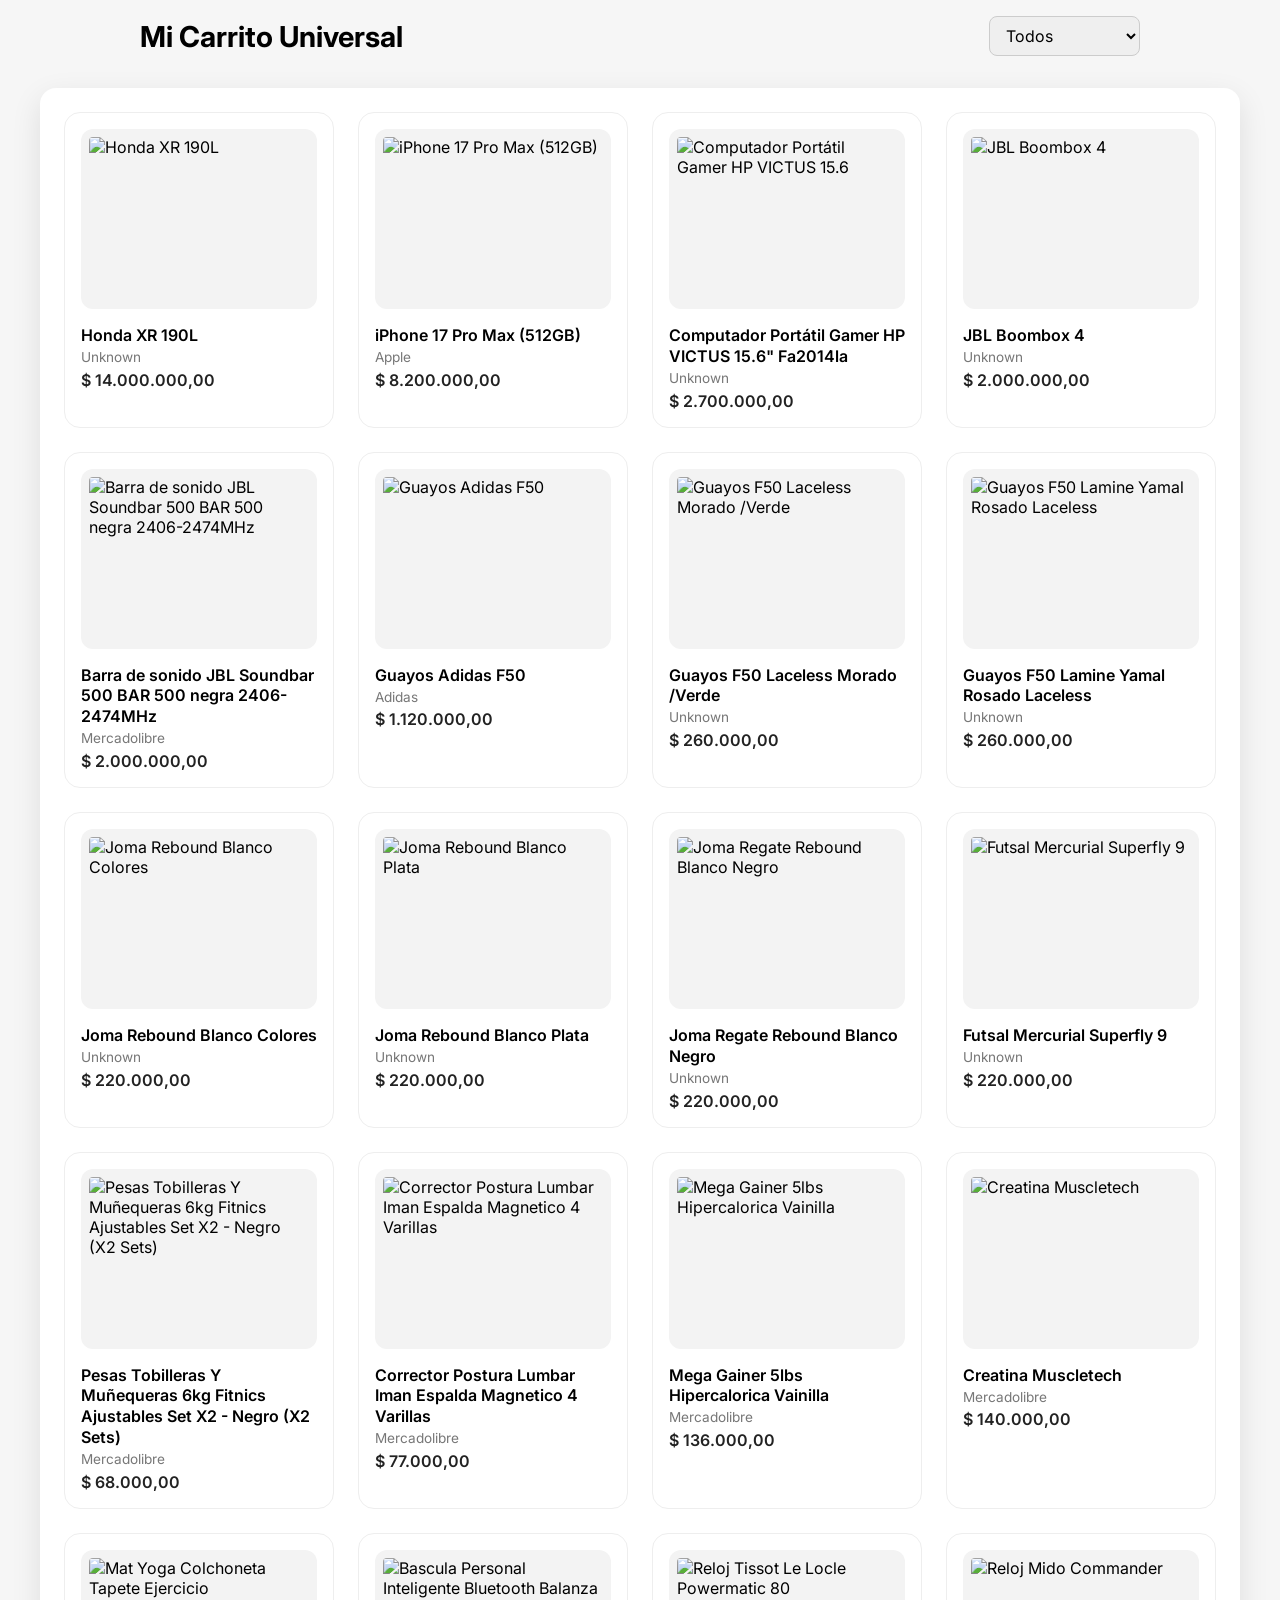
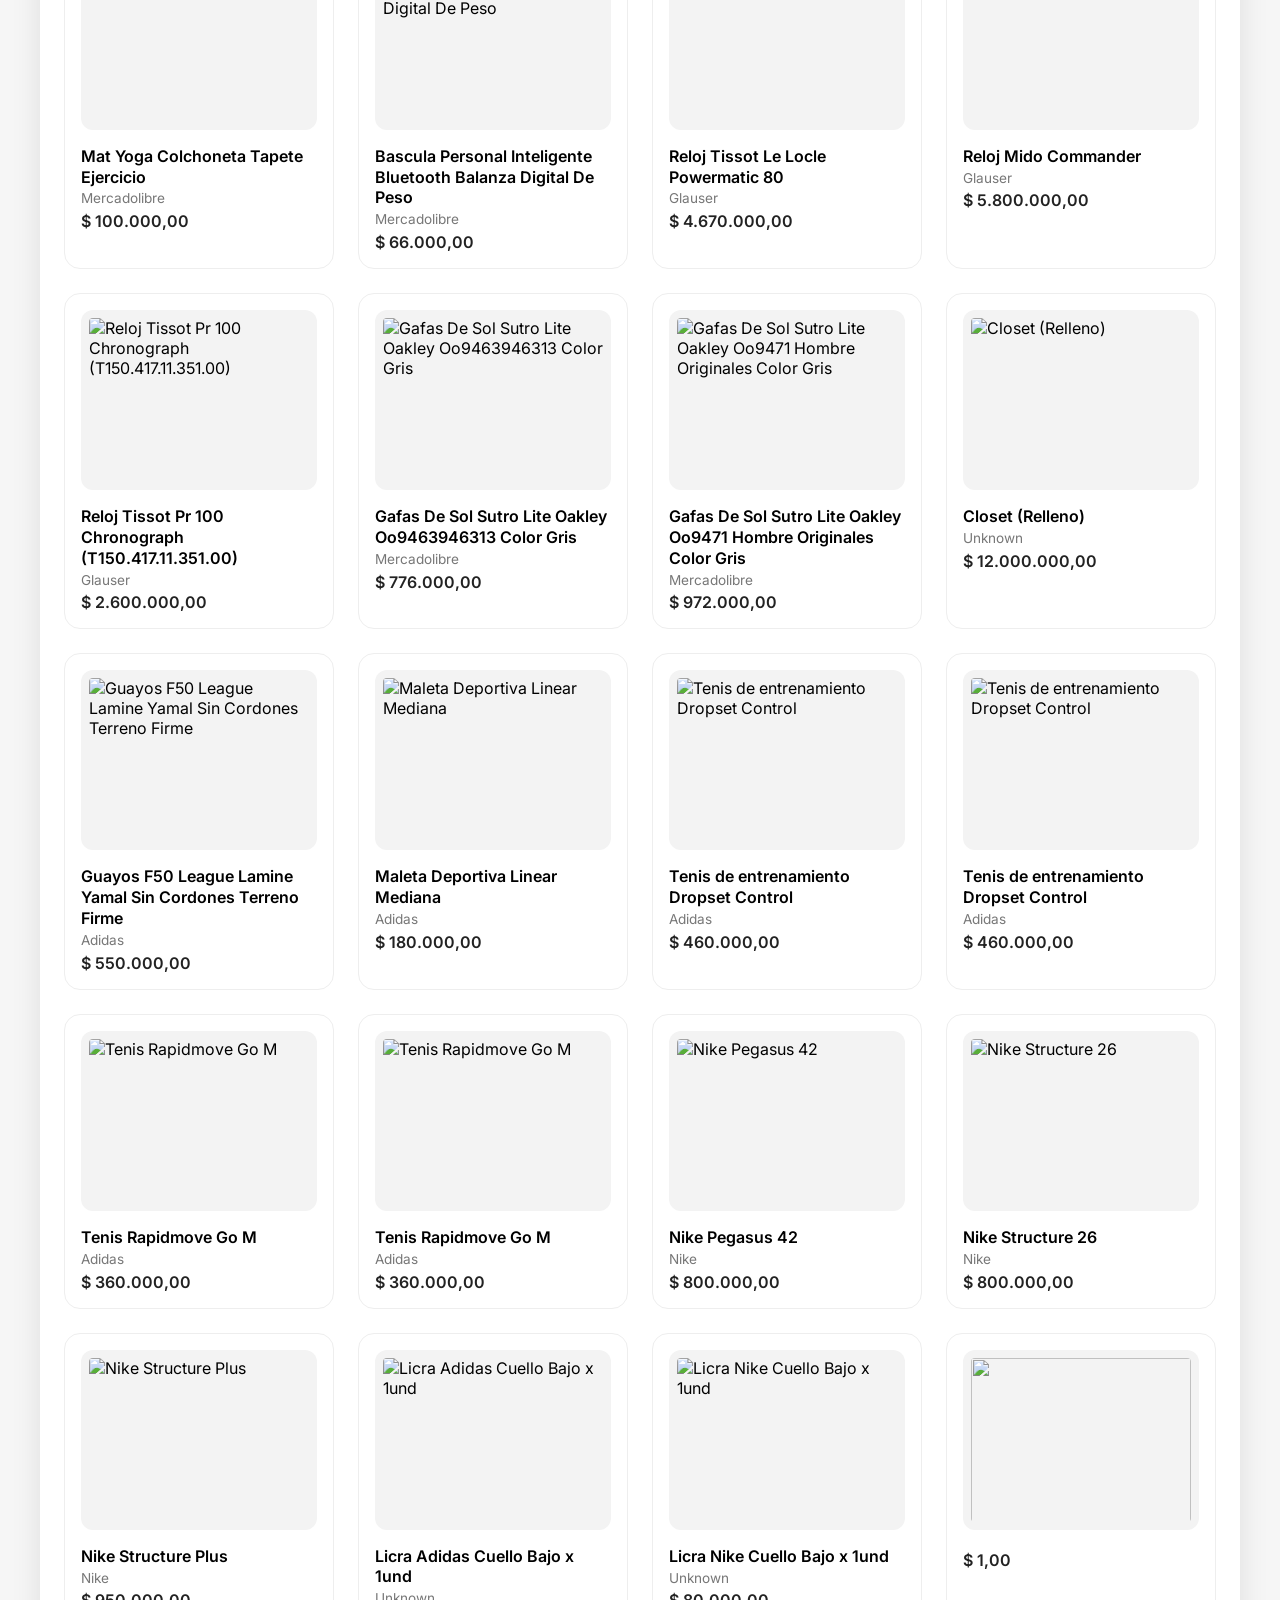
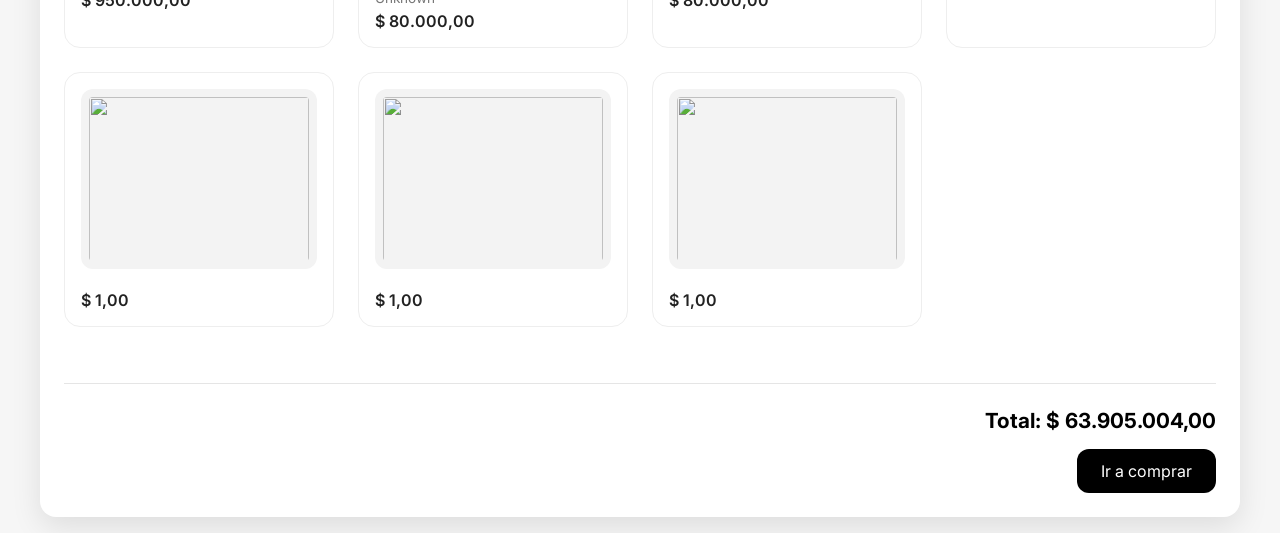
==== index.html @ c784fb0d "Rename Cart.html to index.html" ====
<!DOCTYPE html>
<html lang="es">

<head>
  <meta charset="UTF-8" />
  <meta name="viewport" content="width=device-width, initial-scale=1.0" />
  <title>Mi Carrito Universal</title>

  <link href="https://fonts.googleapis.com/css2?family=Inter:wght@400;600&display=swap" rel="stylesheet">

  <script src="./data.js"></script>

  <style>
    * {
      margin: 0;
      padding: 0;
      box-sizing: border-box;
      font-family: 'Inter', sans-serif;
    }

    body {
      background-color: #f6f6f6;
      padding: 1rem;
    }

    header {
      display: flex;
      justify-content: space-between;
      align-items: center;
      max-width: 1000px;
      margin: auto;
      margin-bottom: 2rem;
      gap: 1rem;
    }

    h1 {
      font-size: 1.8rem;
    }

    select {
      padding: 0.5rem 0.75rem;
      border-radius: 0.5rem;
      border: 1px solid #ccc;
      font-size: 1rem;
      cursor: pointer;
    }

    .cart-container {
      max-width: 1000px;
      margin: auto;
      background: white;
      border-radius: 1rem;
      box-shadow: 0 10px 30px rgba(0, 0, 0, 0.1);
      padding: 1.5rem;
    }

    .cart-item {
      display: flex;
      align-items: center;
      gap: 1rem;
      margin-bottom: 1.5rem;
      padding-bottom: 1.5rem;
      border-bottom: 1px solid #e5e5e5;
      transition: 0.2s ease;
      cursor: pointer;
    }

    .cart-item:last-child {
      border-bottom: none;
    }

    .cart-item:hover {
      background: #fafafa;
      transform: translateY(-2px);
    }

    .item-image {
      width: 140px;
      height: 140px;
      border-radius: 0.75rem;
      object-fit: contain;
      background-color: #f3f3f3;
      padding: 8px;
      flex-shrink: 0;
    }

    .item-details {
      flex: 1;
    }

    .item-title {
      font-size: 1rem;
      font-weight: 600;
      margin-bottom: 0.2rem;
      line-height: 1.3;
    }

    .item-source {
      font-size: 0.85rem;
      color: #777;
      margin-bottom: 0.3rem;
      text-transform: capitalize;
    }

    .item-price {
      font-size: 1rem;
      color: #222;
      font-weight: 600;
    }

    .checkout {
      margin-top: 2rem;
      border-top: 1px solid #e5e5e5;
      padding-top: 1.5rem;
      display: flex;
      flex-direction: column;
      gap: 1rem;
    }

    .total {
      font-size: 1.3rem;
      font-weight: bold;
      text-align: right;
    }

    .checkout-btn {
      align-self: flex-end;
      padding: 0.75rem 1.5rem;
      font-size: 1rem;
      border: none;
      border-radius: 0.75rem;
      background: #000;
      color: white;
      cursor: pointer;
      transition: 0.2s ease;
    }

    .checkout-btn:hover {
      background: #333;
    }

@media (min-width: 900px) {

  .cart-container {
    max-width: 1200px;
    display: grid;
    grid-template-columns: repeat(auto-fill, minmax(260px, 1fr));
    gap: 1.5rem;
  }

  .cart-item {
    flex-direction: column;
    align-items: flex-start;
    border: 1px solid #eee;
    border-radius: 1rem;
    padding: 1rem;
    margin-bottom: 0;
  }

  .item-image {
    width: 100%;
    height: 180px;
  }

  .checkout {
    grid-column: 1 / -1; /* ocupa todo el ancho */
  }

}

    @media (max-width: 600px) {
      header {
        flex-direction: column;
        align-items: stretch;
      }

      .cart-item {
        flex-direction: column;
        align-items: flex-start;
      }

      .item-image {
        margin: 0 auto;
        width: 100%;
        max-width: 320px;
        height: 320px;
        object-fit: contain;
        background-color: #f3f3f3;
        padding: 12px;
      }

      .total,
      .checkout-btn {
        width: 100%;
        text-align: center;
      }

      .checkout-btn {
        align-self: stretch;
      }
    }
  </style>
</head>

<body>

  <header>
    <h1>Mi Carrito Universal</h1>
    <select id="categoryFilter">
      <option value="all">Todos</option>
      <option value="glauser">Glauser</option>
      <option value="mercadolibre">MercadoLibre</option>
      <option value="amazon">Amazon</option>
      <option value="apple">Apple</option>
      <option value="adidas">Adidas</option>
      <option value="nike">Nike</option>
      <option value="unknown">Desconocido</option>
    </select>
  </header>

  <div class="cart-container" id="cart">
    <div class="checkout">
      <div class="total" id="totalAmount">Total: $0</div>
      <button class="checkout-btn">Ir a comprar</button>
    </div>
  </div>

  <script>
    const cart = document.getElementById('cart');
    const filter = document.getElementById('categoryFilter');
    const totalDisplay = document.getElementById('totalAmount');
    const checkoutSection = document.querySelector('.checkout');

    const productos = PRODUCTOS;

    function formatCurrency(value) {
      return new Intl.NumberFormat('es-CO', {
        style: 'currency',
        currency: 'COP'
      }).format(value);
    }

    function createCartItem(product) {
      const item = document.createElement('div');
      item.className = 'cart-item';
      item.dataset.source = product.categoria;
      item.dataset.price = product.precio;
      item.setAttribute('role', 'link');
      item.tabIndex = 0;

      item.innerHTML = `
        <img src="${product.imagen}" alt="${product.nombre}" class="item-image">
        <div class="item-details">
          <div class="item-title">${product.nombre}</div>
          <div class="item-source">${product.categoria}</div>
          <div class="item-price">${formatCurrency(product.precio)}</div>
        </div>
      `;

      item.addEventListener('click', () => {
        window.open(product.link, '_blank');
      });

      item.addEventListener('keydown', (e) => {
        if (e.key === 'Enter') {
          window.open(product.link, '_blank');
        }
      });

      return item;
    }

    function renderCart() {
      const fragment = document.createDocumentFragment();

      productos.forEach(product => {
        fragment.appendChild(createCartItem(product));
      });

      cart.insertBefore(fragment, checkoutSection);
    }

    function updateCartDisplay() {
      const items = document.querySelectorAll('.cart-item');
      const selected = filter.value;
      let total = 0;

      items.forEach(item => {
        const match = selected === 'all' || item.dataset.source === selected;
        item.style.display = match ? 'flex' : 'none';

        if (match) {
          total += Number(item.dataset.price);
        }
      });

      totalDisplay.textContent = `Total: ${formatCurrency(total)}`;
    }

    filter.addEventListener('change', updateCartDisplay);

    window.addEventListener('DOMContentLoaded', () => {
      renderCart();
      updateCartDisplay();
    });
  </script>

</body>

</html>
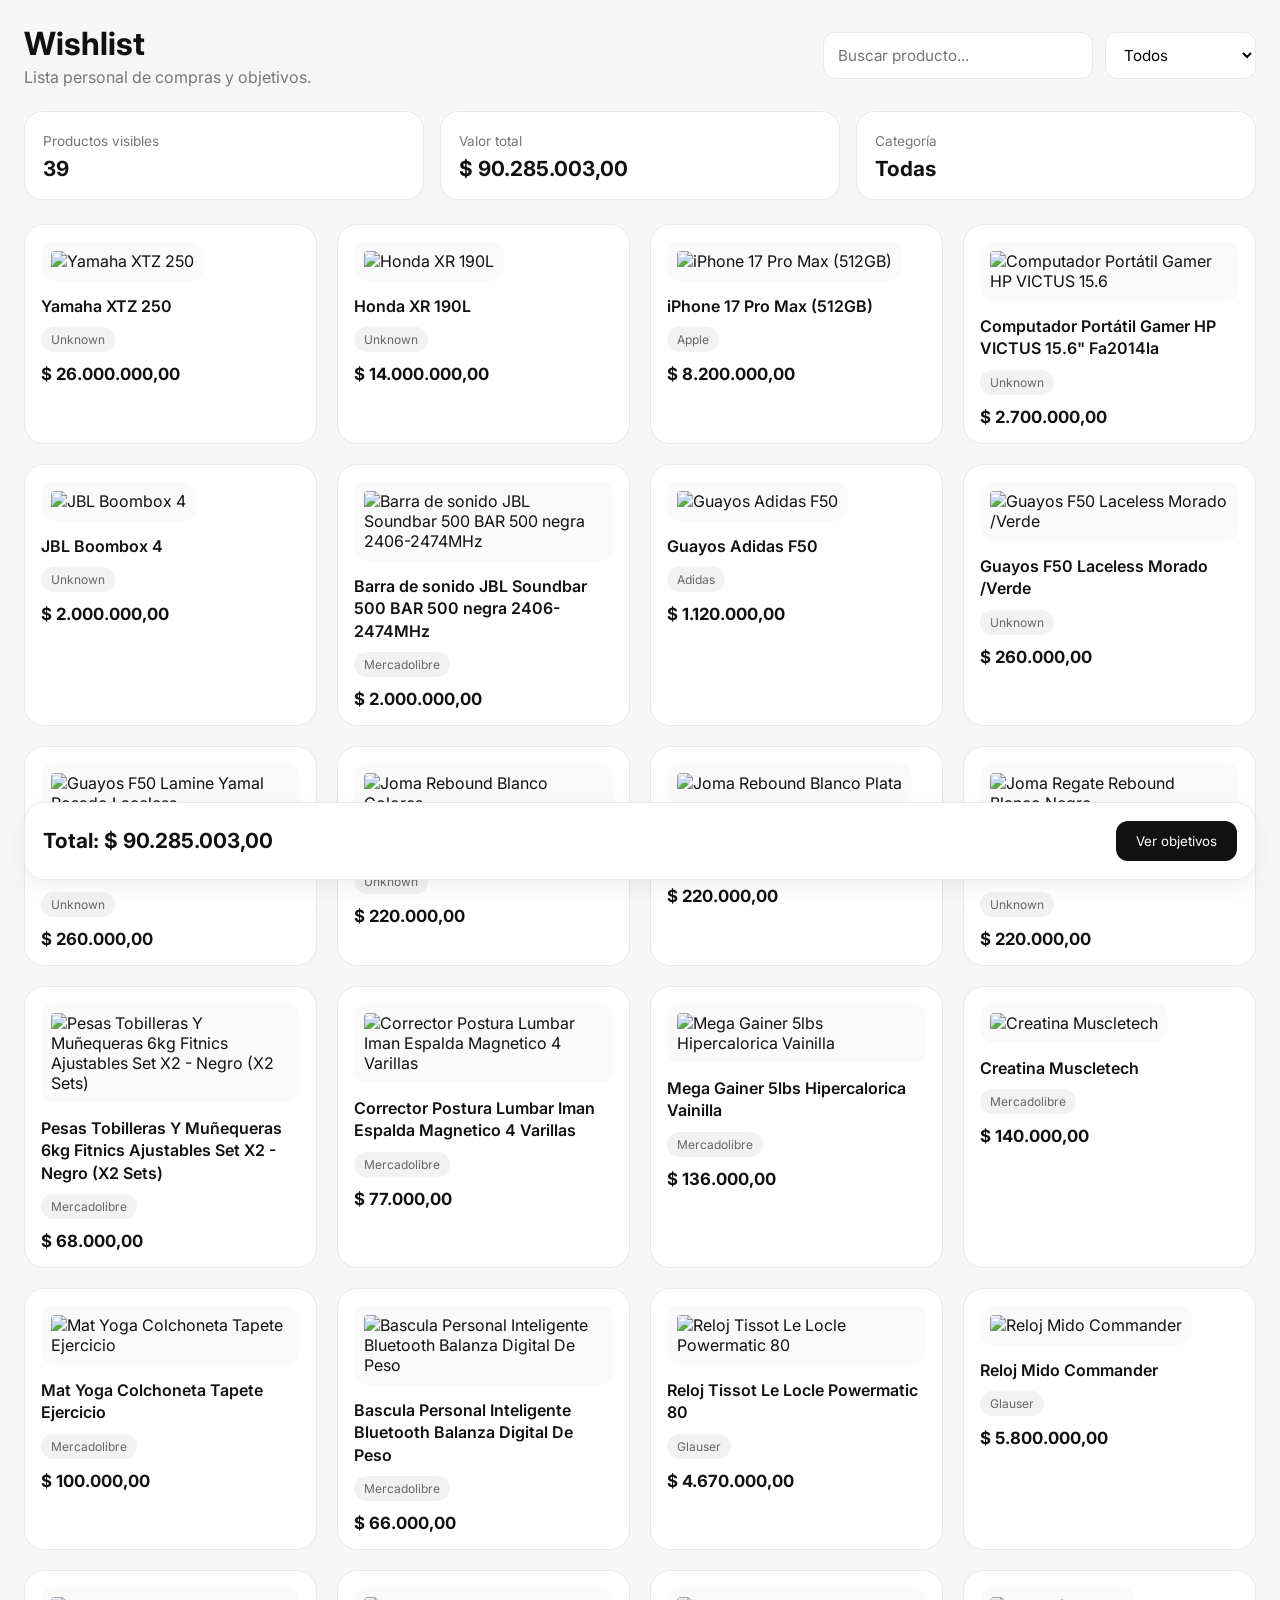
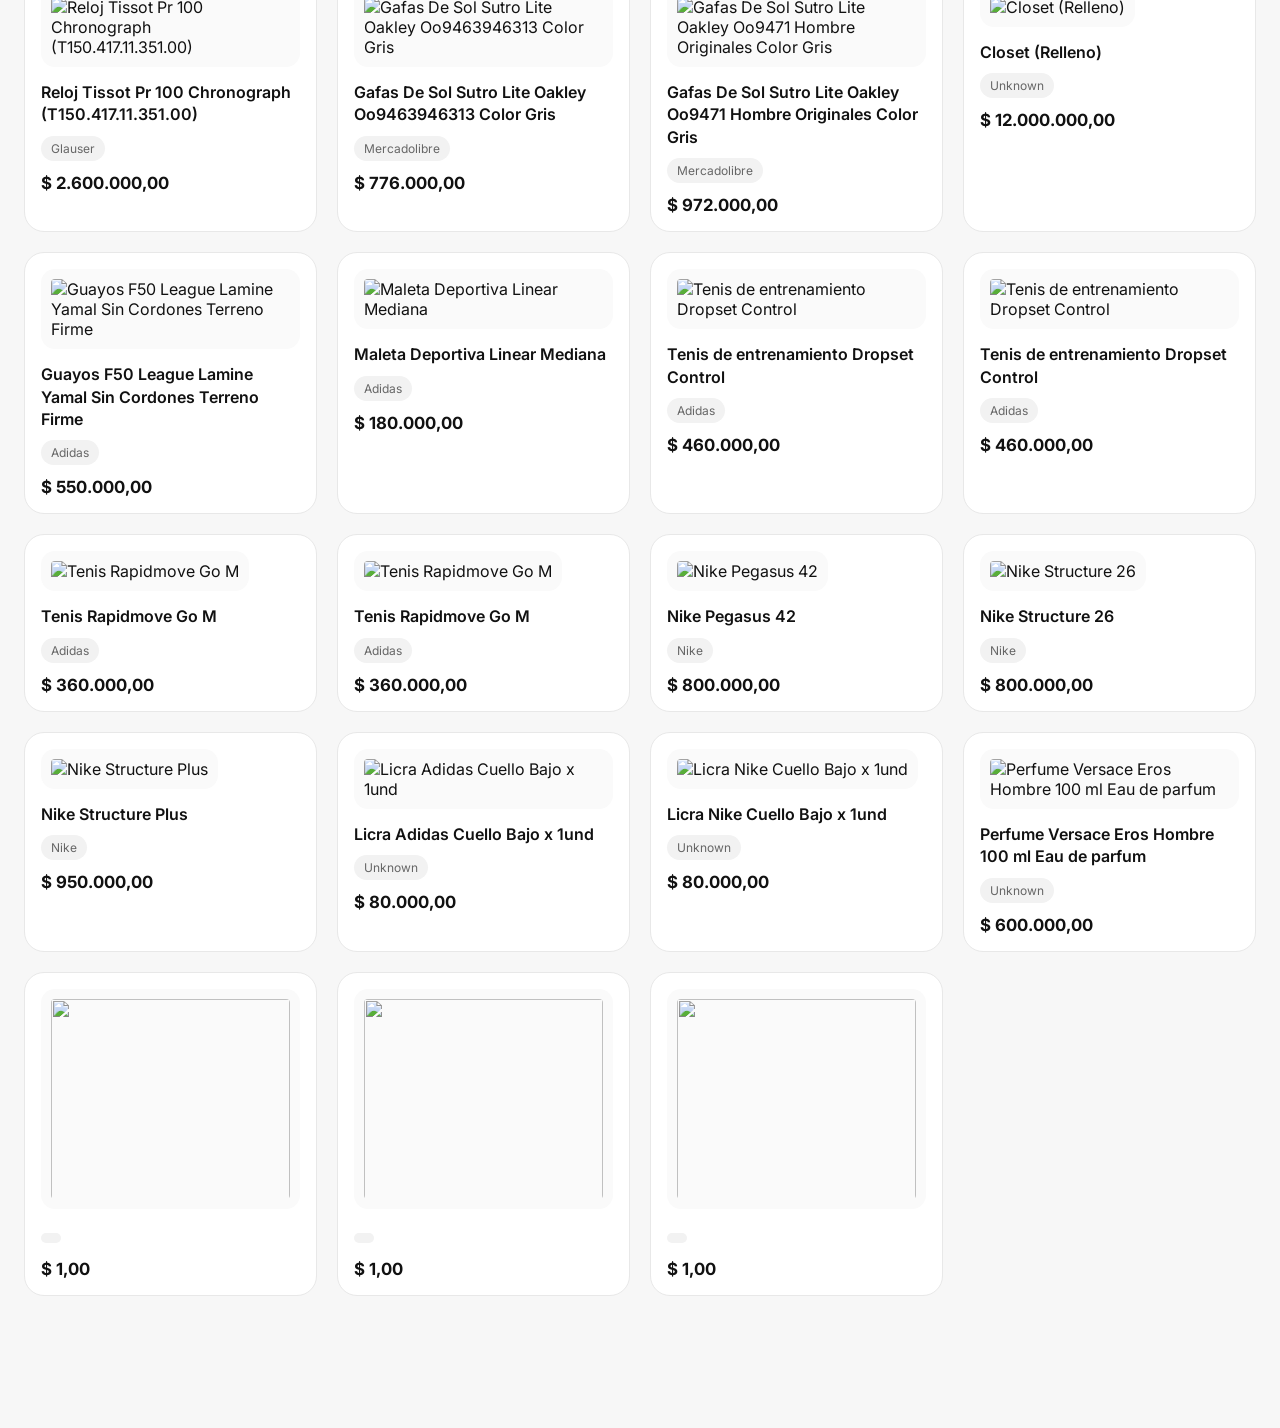
==== commit 74e9b619: "Update index.html" ====
--- a/index.html
+++ b/index.html
@@ -1,211 +1,229 @@
 <!DOCTYPE html>
 <html lang="es">
-
 <head>
-  <meta charset="UTF-8" />
-  <meta name="viewport" content="width=device-width, initial-scale=1.0" />
-  <title>Mi Carrito Universal</title>
-
-  <link href="https://fonts.googleapis.com/css2?family=Inter:wght@400;600&display=swap" rel="stylesheet">
-
-  <script src="./data.js"></script>
-
-  <style>
-    * {
-      margin: 0;
-      padding: 0;
-      box-sizing: border-box;
-      font-family: 'Inter', sans-serif;
-    }
-
-    body {
-      background-color: #f6f6f6;
-      padding: 1rem;
-    }
-
-    header {
-      display: flex;
-      justify-content: space-between;
-      align-items: center;
-      max-width: 1000px;
-      margin: auto;
-      margin-bottom: 2rem;
-      gap: 1rem;
-    }
-
-    h1 {
-      font-size: 1.8rem;
-    }
-
-    select {
-      padding: 0.5rem 0.75rem;
-      border-radius: 0.5rem;
-      border: 1px solid #ccc;
-      font-size: 1rem;
-      cursor: pointer;
-    }
-
-    .cart-container {
-      max-width: 1000px;
-      margin: auto;
-      background: white;
-      border-radius: 1rem;
-      box-shadow: 0 10px 30px rgba(0, 0, 0, 0.1);
-      padding: 1.5rem;
-    }
-
-    .cart-item {
-      display: flex;
-      align-items: center;
-      gap: 1rem;
-      margin-bottom: 1.5rem;
-      padding-bottom: 1.5rem;
-      border-bottom: 1px solid #e5e5e5;
-      transition: 0.2s ease;
-      cursor: pointer;
-    }
-
-    .cart-item:last-child {
-      border-bottom: none;
-    }
-
-    .cart-item:hover {
-      background: #fafafa;
-      transform: translateY(-2px);
-    }
-
-    .item-image {
-      width: 140px;
-      height: 140px;
-      border-radius: 0.75rem;
-      object-fit: contain;
-      background-color: #f3f3f3;
-      padding: 8px;
-      flex-shrink: 0;
-    }
-
-    .item-details {
-      flex: 1;
-    }
-
-    .item-title {
-      font-size: 1rem;
-      font-weight: 600;
-      margin-bottom: 0.2rem;
-      line-height: 1.3;
-    }
-
-    .item-source {
-      font-size: 0.85rem;
-      color: #777;
-      margin-bottom: 0.3rem;
-      text-transform: capitalize;
-    }
-
-    .item-price {
-      font-size: 1rem;
-      color: #222;
-      font-weight: 600;
-    }
-
-    .checkout {
-      margin-top: 2rem;
-      border-top: 1px solid #e5e5e5;
-      padding-top: 1.5rem;
-      display: flex;
-      flex-direction: column;
-      gap: 1rem;
-    }
-
-    .total {
-      font-size: 1.3rem;
-      font-weight: bold;
-      text-align: right;
-    }
-
-    .checkout-btn {
-      align-self: flex-end;
-      padding: 0.75rem 1.5rem;
-      font-size: 1rem;
-      border: none;
-      border-radius: 0.75rem;
-      background: #000;
-      color: white;
-      cursor: pointer;
-      transition: 0.2s ease;
-    }
-
-    .checkout-btn:hover {
-      background: #333;
-    }
-
-@media (min-width: 900px) {
-
-  .cart-container {
-    max-width: 1200px;
-    display: grid;
-    grid-template-columns: repeat(auto-fill, minmax(260px, 1fr));
-    gap: 1.5rem;
-  }
-
-  .cart-item {
-    flex-direction: column;
-    align-items: flex-start;
-    border: 1px solid #eee;
-    border-radius: 1rem;
-    padding: 1rem;
-    margin-bottom: 0;
-  }
-
-  .item-image {
-    width: 100%;
-    height: 180px;
-  }
-
-  .checkout {
-    grid-column: 1 / -1; /* ocupa todo el ancho */
-  }
-
-}
-
-    @media (max-width: 600px) {
-      header {
-        flex-direction: column;
-        align-items: stretch;
-      }
-
-      .cart-item {
-        flex-direction: column;
-        align-items: flex-start;
-      }
-
-      .item-image {
-        margin: 0 auto;
-        width: 100%;
-        max-width: 320px;
-        height: 320px;
-        object-fit: contain;
-        background-color: #f3f3f3;
-        padding: 12px;
-      }
-
-      .total,
-      .checkout-btn {
-        width: 100%;
-        text-align: center;
-      }
-
-      .checkout-btn {
-        align-self: stretch;
-      }
-    }
-  </style>
+<meta charset="UTF-8">
+<meta name="viewport" content="width=device-width, initial-scale=1.0">
+<title>Wishlist</title>
+
+<link href="https://fonts.googleapis.com/css2?family=Inter:wght@400;500;600;700&display=swap" rel="stylesheet">
+<script src="./data.js"></script>
+
+<style>
+*{
+  margin:0;
+  padding:0;
+  box-sizing:border-box;
+  font-family:'Inter',sans-serif;
+}
+
+:root{
+  --bg:#f7f7f7;
+  --card:#ffffff;
+  --border:#e8e8e8;
+  --text:#111;
+  --muted:#777;
+}
+
+body{
+  background:var(--bg);
+  color:var(--text);
+  padding:24px;
+}
+
+.wrapper{
+  max-width:1300px;
+  margin:auto;
+}
+
+header{
+  display:flex;
+  justify-content:space-between;
+  align-items:center;
+  gap:16px;
+  margin-bottom:24px;
+}
+
+.title h1{
+  font-size:2rem;
+  font-weight:700;
+}
+
+.title p{
+  color:var(--muted);
+  margin-top:4px;
+}
+
+.controls{
+  display:flex;
+  gap:12px;
+  flex-wrap:wrap;
+}
+
+input,select{
+  border:1px solid var(--border);
+  background:white;
+  border-radius:12px;
+  padding:12px 14px;
+  font-size:.95rem;
+}
+
+.search{
+  min-width:260px;
+}
+
+.stats{
+  display:grid;
+  grid-template-columns:repeat(auto-fit,minmax(180px,1fr));
+  gap:16px;
+  margin-bottom:24px;
+}
+
+.stat{
+  background:var(--card);
+  border:1px solid var(--border);
+  border-radius:18px;
+  padding:18px;
+}
+
+.stat span{
+  color:var(--muted);
+  font-size:.85rem;
+}
+
+.stat strong{
+  display:block;
+  margin-top:6px;
+  font-size:1.3rem;
+}
+
+.cart-container{
+  display:grid;
+  grid-template-columns:repeat(auto-fill,minmax(260px,1fr));
+  gap:20px;
+}
+
+.cart-item{
+  background:var(--card);
+  border:1px solid var(--border);
+  border-radius:20px;
+  padding:16px;
+  cursor:pointer;
+  transition:.25s ease;
+}
+
+.cart-item:hover{
+  transform:translateY(-4px);
+  box-shadow:0 12px 30px rgba(0,0,0,.06);
+}
+
+.item-image{
+  width:100%;
+  height:220px;
+  object-fit:contain;
+  background:#fafafa;
+  border-radius:14px;
+  padding:10px;
+  margin-bottom:14px;
+}
+
+.item-title{
+  font-size:1rem;
+  font-weight:600;
+  line-height:1.4;
+  margin-bottom:10px;
+}
+
+.item-source{
+  display:inline-block;
+  padding:5px 10px;
+  border-radius:999px;
+  background:#f2f2f2;
+  color:#666;
+  font-size:.75rem;
+  margin-bottom:12px;
+  text-transform:capitalize;
+}
+
+.item-price{
+  font-size:1.05rem;
+  font-weight:700;
+}
+
+.checkout{
+  position:sticky;
+  bottom:20px;
+  margin-top:30px;
+  background:white;
+  border:1px solid var(--border);
+  border-radius:20px;
+  padding:18px;
+  display:flex;
+  justify-content:space-between;
+  align-items:center;
+  gap:16px;
+box-shadow: 0 8px 24px rgba(0,0,0,.06);
+}
+
+.total{
+  font-size:1.3rem;
+  font-weight:700;
+}
+
+.checkout-btn{
+  border:none;
+  background:#111;
+  color:white;
+  padding:12px 20px;
+  border-radius:12px;
+  cursor:pointer;
+}
+
+.checkout-btn:hover{
+  opacity:.9;
+}
+
+@media(max-width:700px){
+  body{
+    padding:16px;
+  }
+
+  header{
+    flex-direction:column;
+    align-items:stretch;
+  }
+
+  .controls{
+    flex-direction:column;
+  }
+
+  .search{
+    min-width:auto;
+  }
+
+  .checkout{
+    flex-direction:column;
+    text-align:center;
+  }
+
+  .checkout-btn{
+    width:100%;
+  }
+}
+</style>
 </head>
-
 <body>
 
-  <header>
-    <h1>Mi Carrito Universal</h1>
+<div class="wrapper">
+
+<header>
+  <div class="title">
+    <h1>Wishlist</h1>
+    <p>Lista personal de compras y objetivos.</p>
+  </div>
+
+  <div class="controls">
+    <input class="search" id="searchInput" type="text" placeholder="Buscar producto...">
+
     <select id="categoryFilter">
       <option value="all">Todos</option>
       <option value="glauser">Glauser</option>
@@ -216,95 +234,139 @@
       <option value="nike">Nike</option>
       <option value="unknown">Desconocido</option>
     </select>
-  </header>
-
-  <div class="cart-container" id="cart">
-    <div class="checkout">
-      <div class="total" id="totalAmount">Total: $0</div>
-      <button class="checkout-btn">Ir a comprar</button>
-    </div>
-  </div>
-
-  <script>
-    const cart = document.getElementById('cart');
-    const filter = document.getElementById('categoryFilter');
-    const totalDisplay = document.getElementById('totalAmount');
-    const checkoutSection = document.querySelector('.checkout');
-
-    const productos = PRODUCTOS;
-
-    function formatCurrency(value) {
-      return new Intl.NumberFormat('es-CO', {
-        style: 'currency',
-        currency: 'COP'
-      }).format(value);
+  </div>
+</header>
+
+<div class="stats">
+  <div class="stat">
+    <span>Productos visibles</span>
+    <strong id="visibleProducts">0</strong>
+  </div>
+
+  <div class="stat">
+    <span>Valor total</span>
+    <strong id="statsTotal">$0</strong>
+  </div>
+
+  <div class="stat">
+    <span>Categoría</span>
+    <strong id="currentCategory">Todas</strong>
+  </div>
+</div>
+
+<div class="cart-container" id="cart"></div>
+
+<div class="checkout">
+  <div class="total" id="totalAmount">Total: $0</div>
+  <button class="checkout-btn">Ver objetivos</button>
+</div>
+
+</div>
+
+<script>
+const cart = document.getElementById('cart');
+const filter = document.getElementById('categoryFilter');
+const searchInput = document.getElementById('searchInput');
+
+const totalDisplay = document.getElementById('totalAmount');
+const statsTotal = document.getElementById('statsTotal');
+const visibleProducts = document.getElementById('visibleProducts');
+const currentCategory = document.getElementById('currentCategory');
+
+const productos = PRODUCTOS;
+
+function formatCurrency(value){
+  return new Intl.NumberFormat('es-CO',{
+    style:'currency',
+    currency:'COP'
+  }).format(value);
+}
+
+function createCartItem(product){
+  const item = document.createElement('div');
+
+  item.className = 'cart-item';
+  item.dataset.source = product.categoria;
+  item.dataset.price = product.precio;
+  item.dataset.name = product.nombre.toLowerCase();
+
+  item.innerHTML = `
+    <img src="${product.imagen}" alt="${product.nombre}" class="item-image">
+    <div class="item-title">${product.nombre}</div>
+    <div class="item-source">${product.categoria}</div>
+    <div class="item-price">${formatCurrency(product.precio)}</div>
+  `;
+
+  item.addEventListener('click',()=>{
+    window.open(product.link,'_blank');
+  });
+
+  return item;
+}
+
+function renderCart(){
+  const fragment = document.createDocumentFragment();
+
+  productos.forEach(product=>{
+    fragment.appendChild(createCartItem(product));
+  });
+
+  cart.appendChild(fragment);
+}
+
+function updateCartDisplay(){
+  const items = document.querySelectorAll('.cart-item');
+
+  const selected = filter.value;
+  const search = searchInput.value.toLowerCase().trim();
+
+  let total = 0;
+  let count = 0;
+
+  items.forEach(item=>{
+
+    const categoryMatch =
+      selected === 'all' ||
+      item.dataset.source === selected;
+
+    const searchMatch =
+      item.dataset.name.includes(search);
+
+    const visible =
+      categoryMatch && searchMatch;
+
+    item.style.display =
+      visible ? 'block' : 'none';
+
+    if(visible){
+      total += Number(item.dataset.price);
+      count++;
     }
-
-    function createCartItem(product) {
-      const item = document.createElement('div');
-      item.className = 'cart-item';
-      item.dataset.source = product.categoria;
-      item.dataset.price = product.precio;
-      item.setAttribute('role', 'link');
-      item.tabIndex = 0;
-
-      item.innerHTML = `
-        <img src="${product.imagen}" alt="${product.nombre}" class="item-image">
-        <div class="item-details">
-          <div class="item-title">${product.nombre}</div>
-          <div class="item-source">${product.categoria}</div>
-          <div class="item-price">${formatCurrency(product.precio)}</div>
-        </div>
-      `;
-
-      item.addEventListener('click', () => {
-        window.open(product.link, '_blank');
-      });
-
-      item.addEventListener('keydown', (e) => {
-        if (e.key === 'Enter') {
-          window.open(product.link, '_blank');
-        }
-      });
-
-      return item;
-    }
-
-    function renderCart() {
-      const fragment = document.createDocumentFragment();
-
-      productos.forEach(product => {
-        fragment.appendChild(createCartItem(product));
-      });
-
-      cart.insertBefore(fragment, checkoutSection);
-    }
-
-    function updateCartDisplay() {
-      const items = document.querySelectorAll('.cart-item');
-      const selected = filter.value;
-      let total = 0;
-
-      items.forEach(item => {
-        const match = selected === 'all' || item.dataset.source === selected;
-        item.style.display = match ? 'flex' : 'none';
-
-        if (match) {
-          total += Number(item.dataset.price);
-        }
-      });
-
-      totalDisplay.textContent = `Total: ${formatCurrency(total)}`;
-    }
-
-    filter.addEventListener('change', updateCartDisplay);
-
-    window.addEventListener('DOMContentLoaded', () => {
-      renderCart();
-      updateCartDisplay();
-    });
-  </script>
+  });
+
+  totalDisplay.textContent =
+    `Total: ${formatCurrency(total)}`;
+
+  statsTotal.textContent =
+    formatCurrency(total);
+
+  visibleProducts.textContent =
+    count;
+
+  currentCategory.textContent =
+    selected === 'all'
+      ? 'Todas'
+      : selected;
+}
+
+filter.addEventListener('change', updateCartDisplay);
+searchInput.addEventListener('input', updateCartDisplay);
+
+window.addEventListener('DOMContentLoaded',()=>{
+  renderCart();
+  updateCartDisplay();
+});
+</script>
 
 </body>
-
 </html>
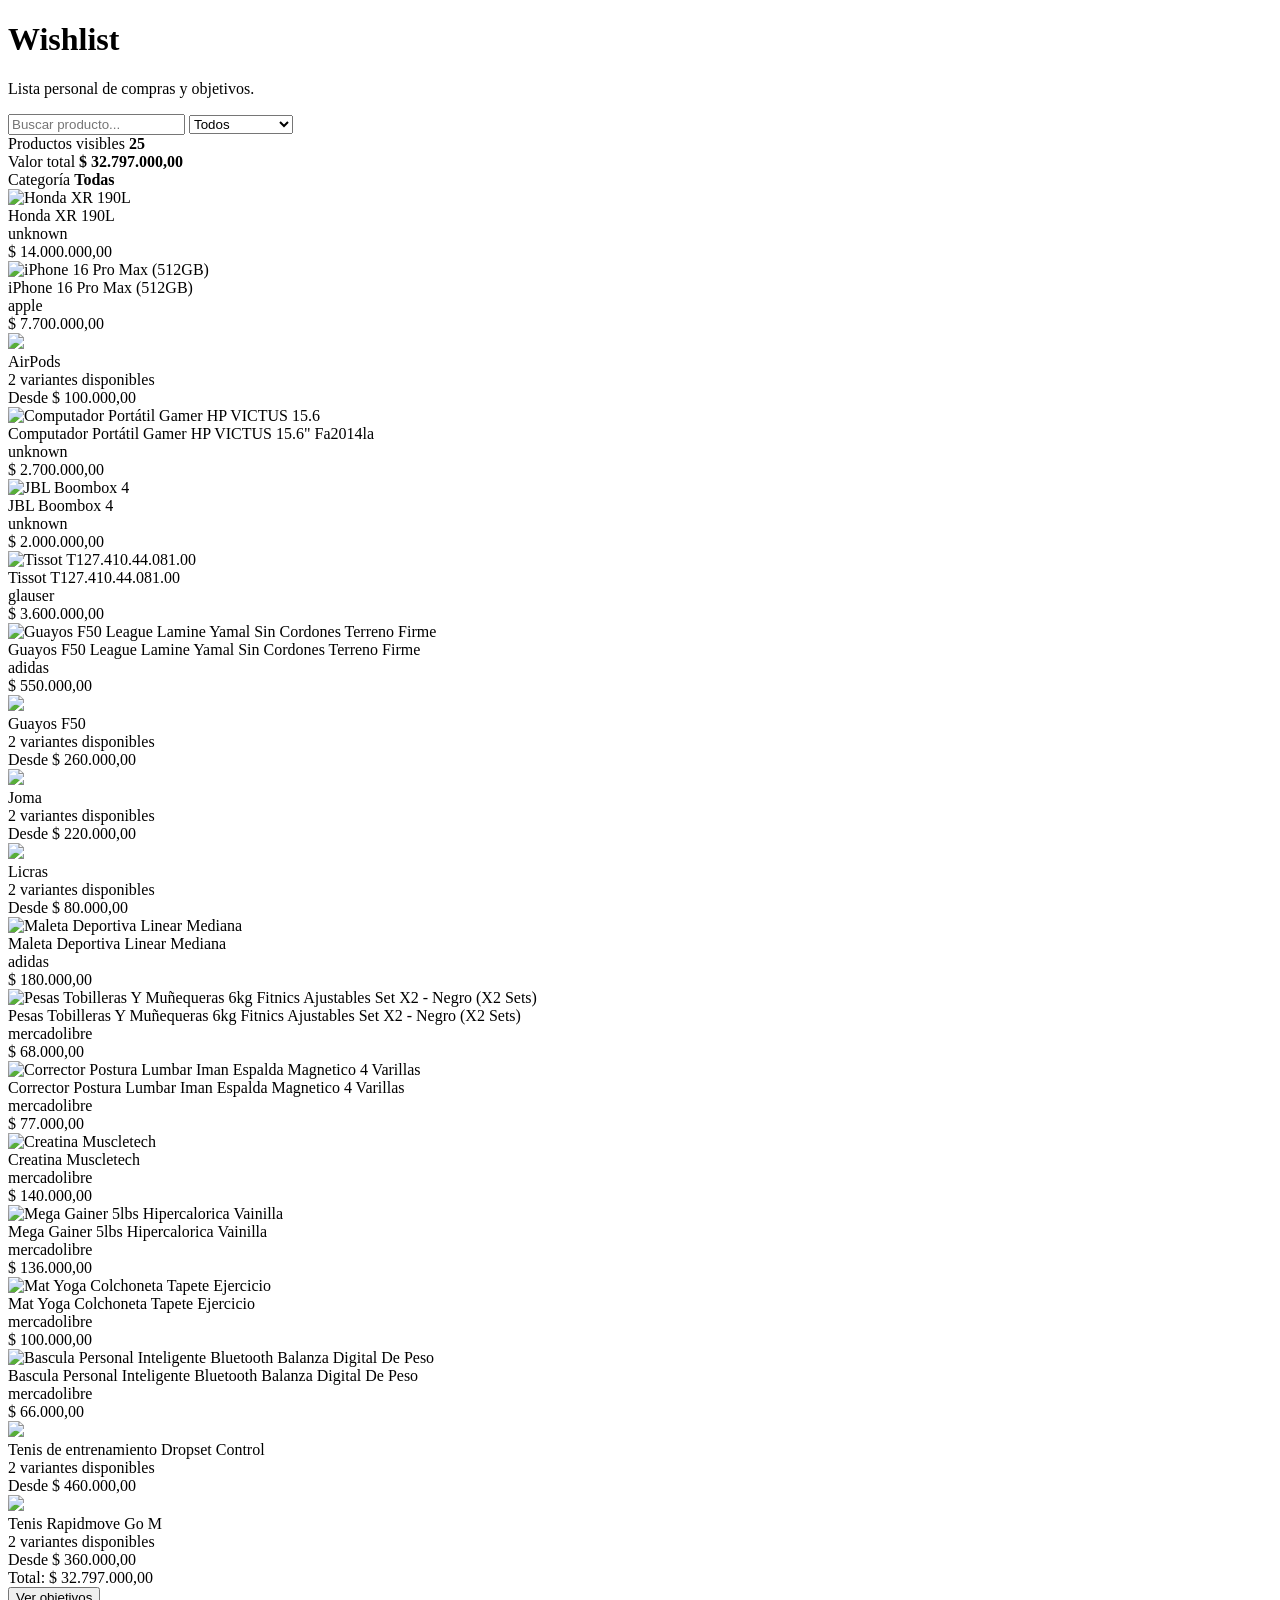
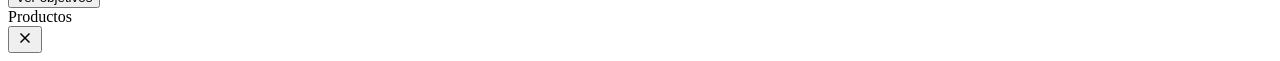
==== commit 993f1958: "Update index.html" ====
--- a/index.html
+++ b/index.html
@@ -1,372 +1,427 @@
-<!DOCTYPE html>
+<!doctype html>
 <html lang="es">
-<head>
-<meta charset="UTF-8">
-<meta name="viewport" content="width=device-width, initial-scale=1.0">
-<title>Wishlist</title>
-
-<link href="https://fonts.googleapis.com/css2?family=Inter:wght@400;500;600;700&display=swap" rel="stylesheet">
-<script src="./data.js"></script>
-
-<style>
-*{
-  margin:0;
-  padding:0;
-  box-sizing:border-box;
-  font-family:'Inter',sans-serif;
-}
-
-:root{
-  --bg:#f7f7f7;
-  --card:#ffffff;
-  --border:#e8e8e8;
-  --text:#111;
-  --muted:#777;
-}
-
-body{
-  background:var(--bg);
-  color:var(--text);
-  padding:24px;
-}
-
-.wrapper{
-  max-width:1300px;
-  margin:auto;
-}
-
-header{
-  display:flex;
-  justify-content:space-between;
-  align-items:center;
-  gap:16px;
-  margin-bottom:24px;
-}
-
-.title h1{
-  font-size:2rem;
-  font-weight:700;
-}
-
-.title p{
-  color:var(--muted);
-  margin-top:4px;
-}
-
-.controls{
-  display:flex;
-  gap:12px;
-  flex-wrap:wrap;
-}
-
-input,select{
-  border:1px solid var(--border);
-  background:white;
-  border-radius:12px;
-  padding:12px 14px;
-  font-size:.95rem;
-}
-
-.search{
-  min-width:260px;
-}
-
-.stats{
-  display:grid;
-  grid-template-columns:repeat(auto-fit,minmax(180px,1fr));
-  gap:16px;
-  margin-bottom:24px;
-}
-
-.stat{
-  background:var(--card);
-  border:1px solid var(--border);
-  border-radius:18px;
-  padding:18px;
-}
-
-.stat span{
-  color:var(--muted);
-  font-size:.85rem;
-}
-
-.stat strong{
-  display:block;
-  margin-top:6px;
-  font-size:1.3rem;
-}
-
-.cart-container{
-  display:grid;
-  grid-template-columns:repeat(auto-fill,minmax(260px,1fr));
-  gap:20px;
-}
-
-.cart-item{
-  background:var(--card);
-  border:1px solid var(--border);
-  border-radius:20px;
-  padding:16px;
-  cursor:pointer;
-  transition:.25s ease;
-}
-
-.cart-item:hover{
-  transform:translateY(-4px);
-  box-shadow:0 12px 30px rgba(0,0,0,.06);
-}
-
-.item-image{
-  width:100%;
-  height:220px;
-  object-fit:contain;
-  background:#fafafa;
-  border-radius:14px;
-  padding:10px;
-  margin-bottom:14px;
-}
-
-.item-title{
-  font-size:1rem;
-  font-weight:600;
-  line-height:1.4;
-  margin-bottom:10px;
-}
-
-.item-source{
-  display:inline-block;
-  padding:5px 10px;
-  border-radius:999px;
-  background:#f2f2f2;
-  color:#666;
-  font-size:.75rem;
-  margin-bottom:12px;
-  text-transform:capitalize;
-}
-
-.item-price{
-  font-size:1.05rem;
-  font-weight:700;
-}
-
-.checkout{
-  position:sticky;
-  bottom:20px;
-  margin-top:30px;
-  background:white;
-  border:1px solid var(--border);
-  border-radius:20px;
-  padding:18px;
-  display:flex;
-  justify-content:space-between;
-  align-items:center;
-  gap:16px;
-box-shadow: 0 8px 24px rgba(0,0,0,.06);
-}
-
-.total{
-  font-size:1.3rem;
-  font-weight:700;
-}
-
-.checkout-btn{
-  border:none;
-  background:#111;
-  color:white;
-  padding:12px 20px;
-  border-radius:12px;
-  cursor:pointer;
-}
-
-.checkout-btn:hover{
-  opacity:.9;
-}
-
-@media(max-width:700px){
-  body{
-    padding:16px;
-  }
-
-  header{
-    flex-direction:column;
-    align-items:stretch;
-  }
-
-  .controls{
-    flex-direction:column;
-  }
-
-  .search{
-    min-width:auto;
-  }
-
-  .checkout{
-    flex-direction:column;
-    text-align:center;
-  }
-
-  .checkout-btn{
-    width:100%;
-  }
-}
-</style>
-</head>
-<body>
-
-<div class="wrapper">
-
-<header>
-  <div class="title">
-    <h1>Wishlist</h1>
-    <p>Lista personal de compras y objetivos.</p>
-  </div>
-
-  <div class="controls">
-    <input class="search" id="searchInput" type="text" placeholder="Buscar producto...">
-
-    <select id="categoryFilter">
-      <option value="all">Todos</option>
-      <option value="glauser">Glauser</option>
-      <option value="mercadolibre">MercadoLibre</option>
-      <option value="amazon">Amazon</option>
-      <option value="apple">Apple</option>
-      <option value="adidas">Adidas</option>
-      <option value="nike">Nike</option>
-      <option value="unknown">Desconocido</option>
-    </select>
-  </div>
-</header>
-
-<div class="stats">
-  <div class="stat">
-    <span>Productos visibles</span>
-    <strong id="visibleProducts">0</strong>
-  </div>
-
-  <div class="stat">
-    <span>Valor total</span>
-    <strong id="statsTotal">$0</strong>
-  </div>
-
-  <div class="stat">
-    <span>Categoría</span>
-    <strong id="currentCategory">Todas</strong>
-  </div>
-</div>
-
-<div class="cart-container" id="cart"></div>
-
-<div class="checkout">
-  <div class="total" id="totalAmount">Total: $0</div>
-  <button class="checkout-btn">Ver objetivos</button>
-</div>
-
-</div>
-
-<script>
-const cart = document.getElementById('cart');
-const filter = document.getElementById('categoryFilter');
-const searchInput = document.getElementById('searchInput');
-
-const totalDisplay = document.getElementById('totalAmount');
-const statsTotal = document.getElementById('statsTotal');
-const visibleProducts = document.getElementById('visibleProducts');
-const currentCategory = document.getElementById('currentCategory');
-
-const productos = PRODUCTOS;
-
-function formatCurrency(value){
-  return new Intl.NumberFormat('es-CO',{
-    style:'currency',
-    currency:'COP'
-  }).format(value);
-}
-
-function createCartItem(product){
-  const item = document.createElement('div');
-
-  item.className = 'cart-item';
-  item.dataset.source = product.categoria;
-  item.dataset.price = product.precio;
-  item.dataset.name = product.nombre.toLowerCase();
-
-  item.innerHTML = `
-    <img src="${product.imagen}" alt="${product.nombre}" class="item-image">
-    <div class="item-title">${product.nombre}</div>
-    <div class="item-source">${product.categoria}</div>
-    <div class="item-price">${formatCurrency(product.precio)}</div>
+  <head>
+    <meta charset="UTF-8" />
+    <meta name="viewport" content="width=device-width, initial-scale=1.0" />
+
+    <meta name="color-scheme" content="light dark" />
+
+    <title>Wishlist</title>
+
+    <link rel="stylesheet" href="./styles.css" />
+
+    <link
+      href="https://fonts.googleapis.com/css2?family=Inter:wght@400;500;600;700&display=swap"
+      rel="stylesheet"
+    />
+    <script src="./data.js"></script>
+  </head>
+
+  <body>
+    <div class="wrapper">
+      <header>
+        <div class="title">
+          <h1>Wishlist</h1>
+          <p>Lista personal de compras y objetivos.</p>
+        </div>
+
+        <div class="controls">
+          <input
+            class="search"
+            id="searchInput"
+            type="text"
+            placeholder="Buscar producto..."
+          />
+
+          <select id="categoryFilter">
+            <option value="all">Todos</option>
+            <option value="glauser">Glauser</option>
+            <option value="mercadolibre">MercadoLibre</option>
+            <option value="amazon">Amazon</option>
+            <option value="apple">Apple</option>
+            <option value="adidas">Adidas</option>
+            <option value="nike">Nike</option>
+            <option value="unknown">Desconocido</option>
+          </select>
+        </div>
+      </header>
+
+      <div class="stats">
+        <div class="stat">
+          <span>Productos visibles</span>
+          <strong id="visibleProducts">0</strong>
+        </div>
+
+        <div class="stat">
+          <span>Valor total</span>
+          <strong id="statsTotal">$0</strong>
+        </div>
+
+        <div class="stat">
+          <span>Categoría</span>
+          <strong id="currentCategory">Todas</strong>
+        </div>
+      </div>
+
+      <div class="cart-container" id="cart"></div>
+
+      <div class="checkout">
+        <div class="total" id="totalAmount">Total: $0</div>
+        <button class="checkout-btn">Ver objetivos</button>
+      </div>
+    </div>
+
+    <div id="productModal" class="modal">
+      <div class="modal-content">
+        <div class="modal-header">
+          <div id="modalTitle" class="modal-title">Productos</div>
+
+          <button id="closeModalBtn" class="modal-close" aria-label="Cerrar">
+            <svg
+              width="18"
+              height="18"
+              viewBox="0 0 24 24"
+              fill="none"
+              stroke="currentColor"
+              stroke-width="2"
+            >
+              <path d="M18 6L6 18" />
+              <path d="M6 6L18 18" />
+            </svg>
+          </button>
+        </div>
+
+        <div class="modal-body">
+          <div id="modalProducts" class="modal-products"></div>
+        </div>
+      </div>
+    </div>
+
+    <script>
+      const cart = document.getElementById("cart");
+      const filter = document.getElementById("categoryFilter");
+      const searchInput = document.getElementById("searchInput");
+
+      const totalDisplay = document.getElementById("totalAmount");
+      const statsTotal = document.getElementById("statsTotal");
+      const visibleProducts = document.getElementById("visibleProducts");
+      const currentCategory = document.getElementById("currentCategory");
+
+      const productos = PRODUCTOS;
+
+      /*
+  Agrupa productos aquí
+*/
+      const PRODUCT_GROUPS = [
+        {
+          nombre: "AirPods",
+          productos: [3, 4],
+          collage: false,
+        },
+        {
+          nombre: "Licras",
+          productos: [13, 14],
+          collage: false,
+        },
+        {
+          nombre: "Tenis de entrenamiento Dropset Control",
+          productos: [22, 23],
+          collage: false,
+        },
+        {
+          nombre: "Tenis Rapidmove Go M",
+          productos: [24, 25],
+          collage: false,
+        },
+        {
+          nombre: "Guayos F50",
+          productos: [9, 10],
+          collage: false,
+        },
+        {
+          nombre: "Joma",
+          productos: [11, 12],
+          collage: false,
+        },
+      ];
+
+      const modal = document.getElementById("productModal");
+      const modalProducts = document.getElementById("modalProducts");
+      const modalTitle = document.getElementById("modalTitle");
+
+      function openModal() {
+        modal.classList.add("active");
+        document.body.classList.add("modal-open");
+      }
+
+      function closeModal() {
+        modal.classList.remove("active");
+        document.body.classList.remove("modal-open");
+      }
+
+      document
+        .getElementById("closeModalBtn")
+        .addEventListener("click", closeModal);
+
+      modal.addEventListener("click", (e) => {
+        if (e.target === modal) {
+          closeModal();
+        }
+      });
+
+      document.addEventListener("keydown", (e) => {
+        if (e.key === "Escape") {
+          closeModal();
+        }
+      });
+
+      function formatCurrency(value) {
+        return new Intl.NumberFormat("es-CO", {
+          style: "currency",
+          currency: "COP",
+        }).format(value);
+      }
+
+      function openGroup(group) {
+        modalTitle.textContent = group.nombre;
+
+        modalProducts.innerHTML = "";
+
+        group.productos.forEach((id) => {
+          const product = productos.find((p) => p.id === id);
+
+          if (!product) return;
+
+          const card = document.createElement("div");
+
+          card.className = "cart-item";
+
+          card.innerHTML = `
+      <img
+        src="${product.imagen}"
+        alt="${product.nombre}"
+        class="item-image"
+      >
+
+      <div class="item-title">
+        ${product.nombre}
+      </div>
+
+      <div class="item-source">
+        ${product.categoria}
+      </div>
+
+      <div class="item-price">
+        ${formatCurrency(product.precio)}
+      </div>
+    `;
+
+          card.addEventListener("click", () => {
+            window.open(product.link, "_blank");
+          });
+
+          modalProducts.appendChild(card);
+        });
+
+        openModal();
+      }
+
+      function createCartItem(product) {
+        const item = document.createElement("div");
+
+        item.className = "cart-item";
+
+        item.dataset.source = product.categoria;
+
+        item.dataset.price = product.precio;
+
+        item.dataset.name = product.nombre.toLowerCase();
+
+        item.innerHTML = `
+    <img
+      src="${product.imagen}"
+      alt="${product.nombre}"
+      class="item-image"
+    >
+
+    <div class="item-title">
+      ${product.nombre}
+    </div>
+
+    <div class="item-source">
+      ${product.categoria}
+    </div>
+
+    <div class="item-price">
+      ${formatCurrency(product.precio)}
+    </div>
   `;
 
-  item.addEventListener('click',()=>{
-    window.open(product.link,'_blank');
-  });
-
-  return item;
-}
-
-function renderCart(){
-  const fragment = document.createDocumentFragment();
-
-  productos.forEach(product=>{
-    fragment.appendChild(createCartItem(product));
-  });
-
-  cart.appendChild(fragment);
-}
-
-function updateCartDisplay(){
-  const items = document.querySelectorAll('.cart-item');
-
-  const selected = filter.value;
-  const search = searchInput.value.toLowerCase().trim();
-
-  let total = 0;
-  let count = 0;
-
-  items.forEach(item=>{
-
-    const categoryMatch =
-      selected === 'all' ||
-      item.dataset.source === selected;
-
-    const searchMatch =
-      item.dataset.name.includes(search);
-
-    const visible =
-      categoryMatch && searchMatch;
-
-    item.style.display =
-      visible ? 'block' : 'none';
-
-    if(visible){
-      total += Number(item.dataset.price);
-      count++;
-    }
-  });
-
-  totalDisplay.textContent =
-    `Total: ${formatCurrency(total)}`;
-
-  statsTotal.textContent =
-    formatCurrency(total);
-
-  visibleProducts.textContent =
-    count;
-
-  currentCategory.textContent =
-    selected === 'all'
-      ? 'Todas'
-      : selected;
-}
-
-filter.addEventListener('change', updateCartDisplay);
-searchInput.addEventListener('input', updateCartDisplay);
-
-window.addEventListener('DOMContentLoaded',()=>{
-  renderCart();
-  updateCartDisplay();
-});
-</script>
-
-</body>
+        item.addEventListener("click", () => {
+          window.open(product.link, "_blank");
+        });
+
+        return item;
+      }
+
+      function createGroupCard(group) {
+        const first = productos.find((p) => p.id === group.productos[0]);
+
+        const item = document.createElement("div");
+
+        item.className = "cart-item";
+
+        item.dataset.source = first.categoria;
+
+        item.dataset.price = Math.min(
+          ...group.productos.map((id) => {
+            const p = productos.find((x) => x.id === id);
+
+            return p.precio;
+          }),
+        );
+
+        item.dataset.count = group.productos.length;
+
+        item.dataset.name = group.nombre.toLowerCase();
+
+        let imageHTML = "";
+
+        if (group.collage && group.productos.length >= 2) {
+          const p1 = productos.find((p) => p.id === group.productos[0]);
+
+          const p2 = productos.find((p) => p.id === group.productos[1]);
+
+          imageHTML = `
+      <div class="group-image">
+
+        <img
+          src="${p1.imagen}"
+          alt="${p1.nombre}"
+        >
+
+        <img
+          src="${p2.imagen}"
+          alt="${p2.nombre}"
+        >
+
+      </div>
+    `;
+        } else {
+          imageHTML = `
+      <div style="position:relative">
+
+        <img
+          src="${first.imagen}"
+          class="item-image"
+        >
+
+      </div>
+    `;
+        }
+
+        item.innerHTML = `
+    ${imageHTML}
+
+    <div class="item-title">
+      ${group.nombre}
+    </div>
+
+    <div class="item-source">
+      ${group.productos.length}
+      variantes disponibles
+    </div>
+
+    <div class="item-price">
+      Desde
+      ${formatCurrency(Number(item.dataset.price))}
+    </div>
+  `;
+
+        item.addEventListener("click", () => {
+          openGroup(group);
+        });
+
+        return item;
+      }
+
+      function renderCart() {
+        cart.innerHTML = "";
+
+        const groupedIds = new Set();
+
+        productos.forEach((product) => {
+          const group = PRODUCT_GROUPS.find(
+            (g) => g.productos[0] === product.id,
+          );
+
+          if (group) {
+            cart.appendChild(createGroupCard(group));
+
+            group.productos.forEach((id) => {
+              if (id !== product.id) {
+                groupedIds.add(id);
+              }
+            });
+
+            return;
+          }
+
+          if (groupedIds.has(product.id)) {
+            return;
+          }
+
+          cart.appendChild(createCartItem(product));
+        });
+      }
+
+      function updateCartDisplay() {
+        const items = document.querySelectorAll("#cart .cart-item");
+
+        const selected = filter.value;
+
+        const search = searchInput.value.toLowerCase().trim();
+
+        let total = 0;
+        let count = 0;
+
+        items.forEach((item) => {
+          const categoryMatch =
+            selected === "all" || item.dataset.source === selected;
+
+          const searchMatch = item.dataset.name.includes(search);
+
+          const visible = categoryMatch && searchMatch;
+
+          item.style.display = visible ? "block" : "none";
+
+          if (visible) {
+            total += Number(item.dataset.price);
+
+            count += Number(item.dataset.count || 1);
+          }
+        });
+
+        totalDisplay.textContent = `Total: ${formatCurrency(total)}`;
+
+        statsTotal.textContent = formatCurrency(total);
+
+        visibleProducts.textContent = count;
+
+        currentCategory.textContent =
+          selected === "all"
+            ? "Todas"
+            : selected.charAt(0).toUpperCase() + selected.slice(1);
+      }
+
+      filter.addEventListener("change", updateCartDisplay);
+
+      searchInput.addEventListener("input", updateCartDisplay);
+
+      window.addEventListener("DOMContentLoaded", () => {
+        renderCart();
+        updateCartDisplay();
+      });
+    </script>
+  </body>
 </html>
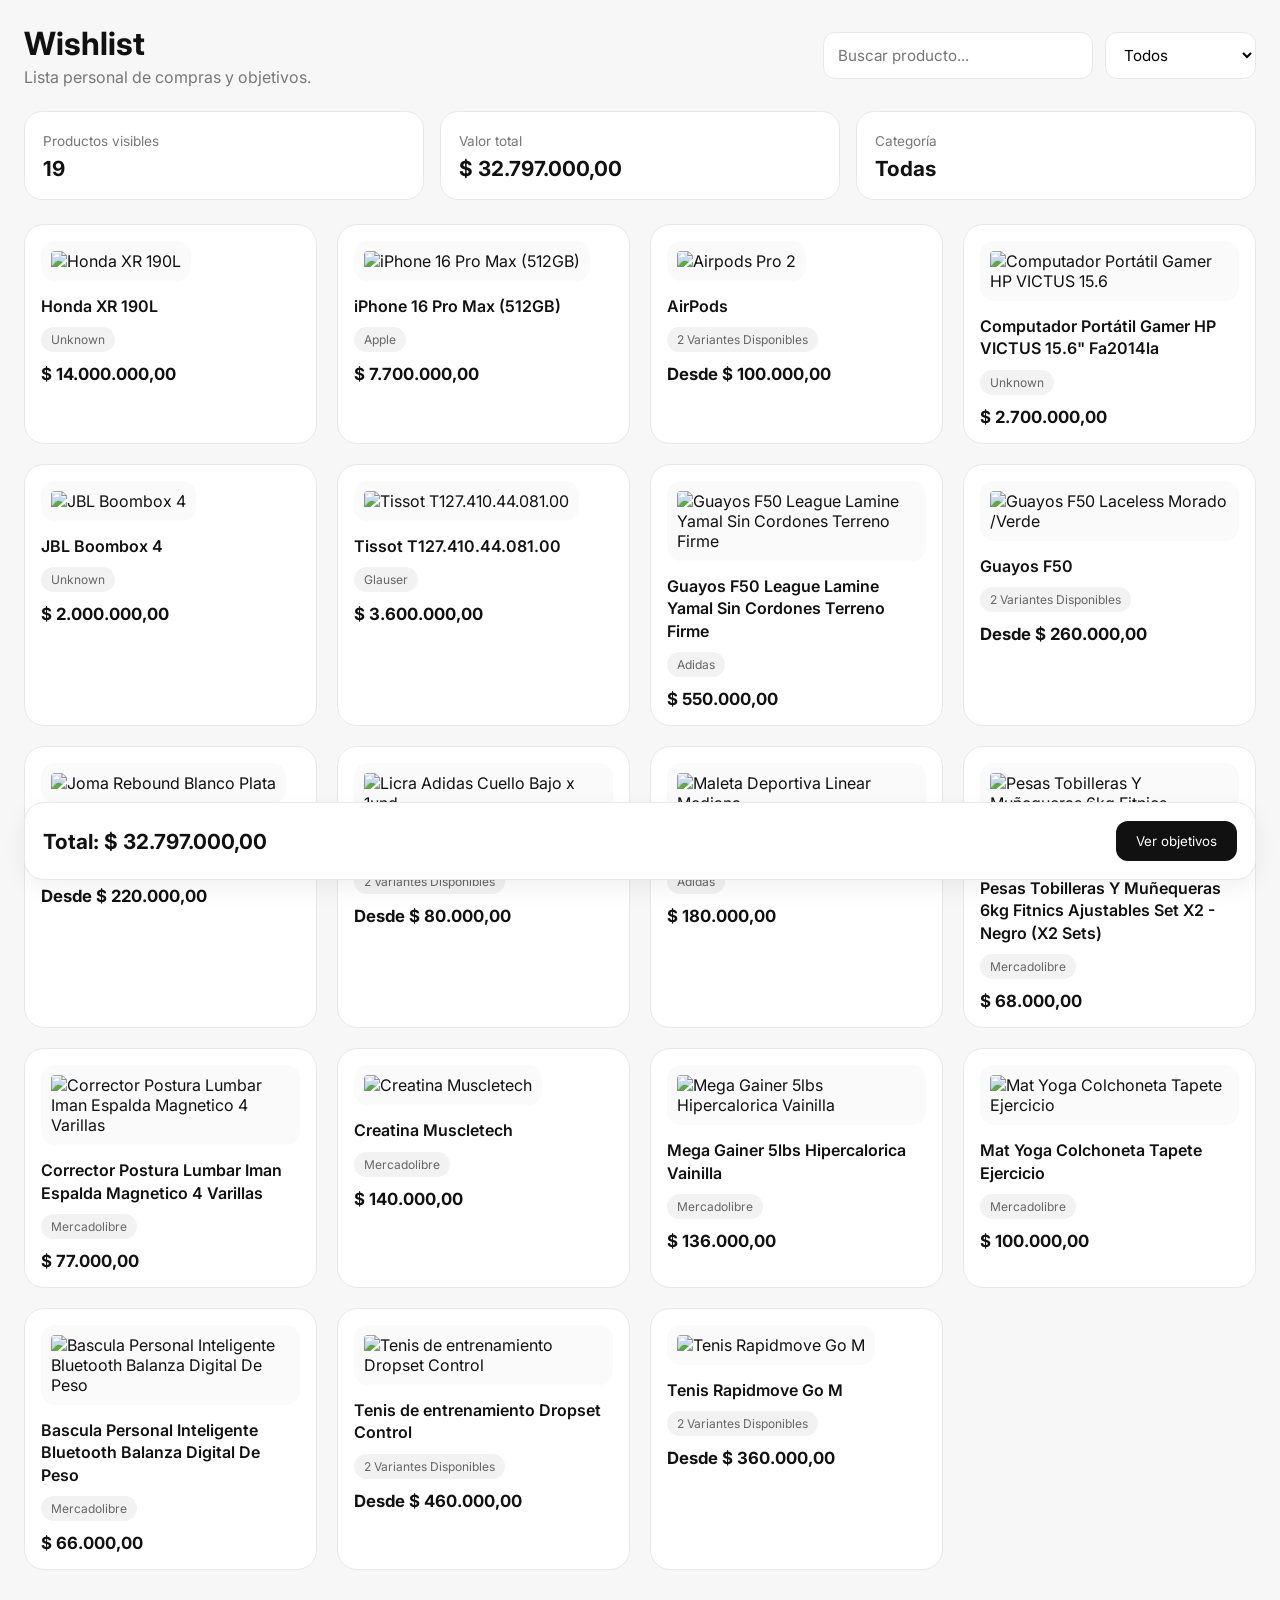
==== commit 00934bf9: "Update index.html" ====
--- a/index.html
+++ b/index.html
@@ -37,11 +37,12 @@
             <option value="all">Todos</option>
             <option value="glauser">Glauser</option>
             <option value="mercadolibre">MercadoLibre</option>
-            <option value="amazon">Amazon</option>
             <option value="apple">Apple</option>
             <option value="adidas">Adidas</option>
-            <option value="nike">Nike</option>
-            <option value="unknown">Desconocido</option>
+            <option value="honda">Honda</option>
+            <option value="jbl">JBL</option>
+            <option value="hp">HP</option>
+            <option value="unknown">No original</option>
           </select>
         </div>
       </header>
@@ -182,6 +183,21 @@
         }).format(value);
       }
 
+      const CATEGORY_LABELS = {
+        all: "Todas",
+        glauser: "Glauser",
+        mercadolibre: "MercadoLibre",
+        apple: "Apple",
+        adidas: "Adidas",
+        honda: "Honda",
+        jbl: "JBL",
+        hp: "HP",
+        unknown: "No original",
+      };
+
+      const PLACEHOLDER_IMAGE =
+        "data:image/svg+xml,%3Csvg xmlns='http://www.w3.org/2000/svg' width='220' height='220' viewBox='0 0 220 220'%3E%3Crect width='220' height='220' fill='%23eeeeee'/%3E%3Ctext x='50%25' y='50%25' text-anchor='middle' dominant-baseline='middle' fill='%23999999' font-family='sans-serif' font-size='14'%3EImagen no disponible%3C/text%3E%3C/svg%3E";
+
       function openGroup(group) {
         modalTitle.textContent = group.nombre;
 
@@ -201,6 +217,7 @@
         src="${product.imagen}"
         alt="${product.nombre}"
         class="item-image"
+        onerror="this.onerror=null;this.src='${PLACEHOLDER_IMAGE}';"
       >
 
       <div class="item-title">
@@ -242,6 +259,7 @@
       src="${product.imagen}"
       alt="${product.nombre}"
       class="item-image"
+      onerror="this.onerror=null;this.src='${PLACEHOLDER_IMAGE}';"
     >
 
     <div class="item-title">
@@ -267,6 +285,13 @@
       function createGroupCard(group) {
         const first = productos.find((p) => p.id === group.productos[0]);
 
+        if (!first) {
+          console.warn(
+            `Grupo "${group.nombre}" referencia un id de producto inexistente.`,
+          );
+          return null;
+        }
+
         const item = document.createElement("div");
 
         item.className = "cart-item";
@@ -281,8 +306,6 @@
           }),
         );
 
-        item.dataset.count = group.productos.length;
-
         item.dataset.name = group.nombre.toLowerCase();
 
         let imageHTML = "";
@@ -298,11 +321,13 @@
         <img
           src="${p1.imagen}"
           alt="${p1.nombre}"
+          onerror="this.onerror=null;this.src='${PLACEHOLDER_IMAGE}';"
         >
 
         <img
           src="${p2.imagen}"
           alt="${p2.nombre}"
+          onerror="this.onerror=null;this.src='${PLACEHOLDER_IMAGE}';"
         >
 
       </div>
@@ -313,7 +338,9 @@
 
         <img
           src="${first.imagen}"
+          alt="${first.nombre}"
           class="item-image"
+          onerror="this.onerror=null;this.src='${PLACEHOLDER_IMAGE}';"
         >
 
       </div>
@@ -356,7 +383,11 @@
           );
 
           if (group) {
-            cart.appendChild(createGroupCard(group));
+            const groupCard = createGroupCard(group);
+
+            if (groupCard) {
+              cart.appendChild(groupCard);
+            }
 
             group.productos.forEach((id) => {
               if (id !== product.id) {
@@ -398,7 +429,7 @@
           if (visible) {
             total += Number(item.dataset.price);
 
-            count += Number(item.dataset.count || 1);
+            count += 1;
           }
         });
 
@@ -408,10 +439,7 @@
 
         visibleProducts.textContent = count;
 
-        currentCategory.textContent =
-          selected === "all"
-            ? "Todas"
-            : selected.charAt(0).toUpperCase() + selected.slice(1);
+        currentCategory.textContent = CATEGORY_LABELS[selected] || selected;
       }
 
       filter.addEventListener("change", updateCartDisplay);
--- a/styles.css
+++ b/styles.css
@@ -0,0 +1,383 @@
+* {
+  margin: 0;
+  padding: 0;
+  box-sizing: border-box;
+  font-family: "Inter", sans-serif;
+}
+
+:root {
+  --bg: #f7f7f7;
+  --card: #ffffff;
+  --border: #e8e8e8;
+  --text: #111111;
+  --muted: #777777;
+
+  --surface: #fafafa;
+  --pill: #f2f2f2;
+}
+
+body {
+  background: var(--bg);
+  color: var(--text);
+  padding: 24px;
+}
+
+.wrapper {
+  max-width: 1300px;
+  margin: auto;
+}
+
+header {
+  display: flex;
+  justify-content: space-between;
+  align-items: center;
+  gap: 16px;
+  margin-bottom: 24px;
+}
+
+.title h1 {
+  font-size: 2rem;
+  font-weight: 700;
+}
+
+.title p {
+  color: var(--muted);
+  margin-top: 4px;
+}
+
+.controls {
+  display: flex;
+  gap: 12px;
+  flex-wrap: wrap;
+}
+
+input,
+select {
+  border: 1px solid var(--border);
+  background: white;
+  border-radius: 12px;
+  padding: 12px 14px;
+  font-size: 0.95rem;
+}
+
+.search {
+  min-width: 260px;
+}
+
+.stats {
+  display: grid;
+  grid-template-columns: repeat(auto-fit, minmax(180px, 1fr));
+  gap: 16px;
+  margin-bottom: 24px;
+}
+
+.stat {
+  background: var(--card);
+  border: 1px solid var(--border);
+  border-radius: 18px;
+  padding: 18px;
+}
+
+.stat span {
+  color: var(--muted);
+  font-size: 0.85rem;
+}
+
+.stat strong {
+  display: block;
+  margin-top: 6px;
+  font-size: 1.3rem;
+}
+
+.cart-container {
+  display: grid;
+  grid-template-columns: repeat(auto-fill, minmax(260px, 1fr));
+  gap: 20px;
+}
+
+.cart-item {
+  background: var(--card);
+  border: 1px solid var(--border);
+  border-radius: 20px;
+  padding: 16px;
+  cursor: pointer;
+  transition: 0.25s ease;
+}
+
+.cart-item:hover {
+  transform: translateY(-4px);
+  box-shadow: 0 12px 30px rgba(0, 0, 0, 0.06);
+}
+
+.item-image {
+  width: 100%;
+  height: 220px;
+  object-fit: contain;
+  background: #fafafa;
+  border-radius: 14px;
+  padding: 10px;
+  margin-bottom: 14px;
+}
+
+.item-title {
+  font-size: 1rem;
+  font-weight: 600;
+  line-height: 1.4;
+  margin-bottom: 10px;
+}
+
+.item-source {
+  display: inline-block;
+  padding: 5px 10px;
+  border-radius: 999px;
+  background: #f2f2f2;
+  color: #666;
+  font-size: 0.75rem;
+  margin-bottom: 12px;
+  text-transform: capitalize;
+}
+
+.item-price {
+  font-size: 1.05rem;
+  font-weight: 700;
+}
+
+.checkout {
+  position: sticky;
+  bottom: 20px;
+  margin-top: 30px;
+  background: white;
+  border: 1px solid var(--border);
+  border-radius: 20px;
+  padding: 18px;
+  display: flex;
+  justify-content: space-between;
+  align-items: center;
+  gap: 16px;
+  box-shadow: 0 8px 24px rgba(0, 0, 0, 0.06);
+}
+
+.total {
+  font-size: 1.3rem;
+  font-weight: 700;
+}
+
+.checkout-btn {
+  border: none;
+  background: #111;
+  color: white;
+  padding: 12px 20px;
+  border-radius: 12px;
+  cursor: pointer;
+}
+
+.checkout-btn:hover {
+  opacity: 0.9;
+}
+
+@media (max-width: 700px) {
+  body {
+    padding: 16px;
+  }
+
+  header {
+    flex-direction: column;
+    align-items: stretch;
+  }
+
+  .controls {
+    flex-direction: column;
+  }
+
+  .search {
+    min-width: auto;
+  }
+
+  .checkout {
+    flex-direction: column;
+    text-align: center;
+  }
+
+  .checkout-btn {
+    width: 100%;
+  }
+}
+body.modal-open {
+  overflow: hidden;
+}
+
+.modal {
+  position: fixed;
+  inset: 0;
+  display: flex;
+  justify-content: center;
+  align-items: center;
+
+  background: rgba(0, 0, 0, 0.45);
+  backdrop-filter: blur(10px);
+
+  opacity: 0;
+  visibility: hidden;
+
+  transition:
+    opacity 0.25s ease,
+    visibility 0.25s ease;
+
+  z-index: 9999;
+  padding: 24px;
+}
+
+.modal.active {
+  opacity: 1;
+  visibility: visible;
+}
+
+.modal-content {
+  width: min(1100px, 100%);
+  max-height: 90vh;
+
+  background: #fff;
+
+  border-radius: 28px;
+
+  overflow: hidden;
+
+  transform: translateY(20px) scale(0.97);
+
+  transition: transform 0.3s cubic-bezier(0.22, 1, 0.36, 1);
+
+  display: flex;
+  flex-direction: column;
+}
+
+.modal.active .modal-content {
+  transform: none;
+}
+
+.modal-header {
+  position: sticky;
+  top: 0;
+
+  display: flex;
+  align-items: center;
+  justify-content: space-between;
+
+  padding: 18px 22px;
+
+  background: white;
+
+  border-bottom: 1px solid var(--border);
+
+  z-index: 5;
+}
+
+.modal-title {
+  font-size: 1.3rem;
+  font-weight: 700;
+}
+
+.modal-close {
+  width: 42px;
+  height: 42px;
+
+  border: none;
+
+  border-radius: 50%;
+
+  background: #f5f5f5;
+
+  cursor: pointer;
+
+  display: flex;
+  align-items: center;
+  justify-content: center;
+
+  transition: 0.2s;
+}
+
+.modal-close:hover {
+  background: #ececec;
+  transform: scale(1.05);
+}
+
+.modal-body {
+  overflow: auto;
+  padding: 24px;
+}
+
+.modal-products {
+  display: grid;
+  grid-template-columns: repeat(auto-fit, minmax(260px, 320px));
+
+  justify-content: center;
+
+  gap: 20px;
+}
+
+.group-image {
+  width: 100%;
+  height: 220px;
+  display: flex;
+  overflow: hidden;
+  background: #fafafa;
+  border-radius: 14px;
+  margin-bottom: 14px;
+}
+
+.group-image img {
+  width: 50%;
+  height: 100%;
+  object-fit: contain;
+  padding: 8px;
+}
+
+@media (prefers-color-scheme: dark) {
+  :root {
+    --bg: #0f1115;
+    --card: #171a21;
+    --border: #2a2f3a;
+    --text: #f5f5f5;
+    --muted: #dddddd;
+
+    --surface: #11151c;
+    --pill: #252b36;
+  }
+
+  .item-source {
+    display: inline-block;
+    padding: 5px 10px;
+    border-radius: 999px;
+    background: #2c313d;
+    color: #adadad;
+    font-size: 0.75rem;
+    margin-bottom: 12px;
+    text-transform: capitalize;
+  }
+
+  input,
+  select {
+    background: var(--card);
+    color: var(--text);
+  }
+
+  .checkout {
+    background: var(--card);
+  }
+
+  .modal-content {
+    background: var(--card);
+  }
+
+  .modal-header {
+    background: var(--card);
+  }
+
+  .modal-close {
+    background: var(--pill);
+    color: var(--text);
+  }
+
+  .modal-close:hover {
+    background: #313847;
+  }
+}
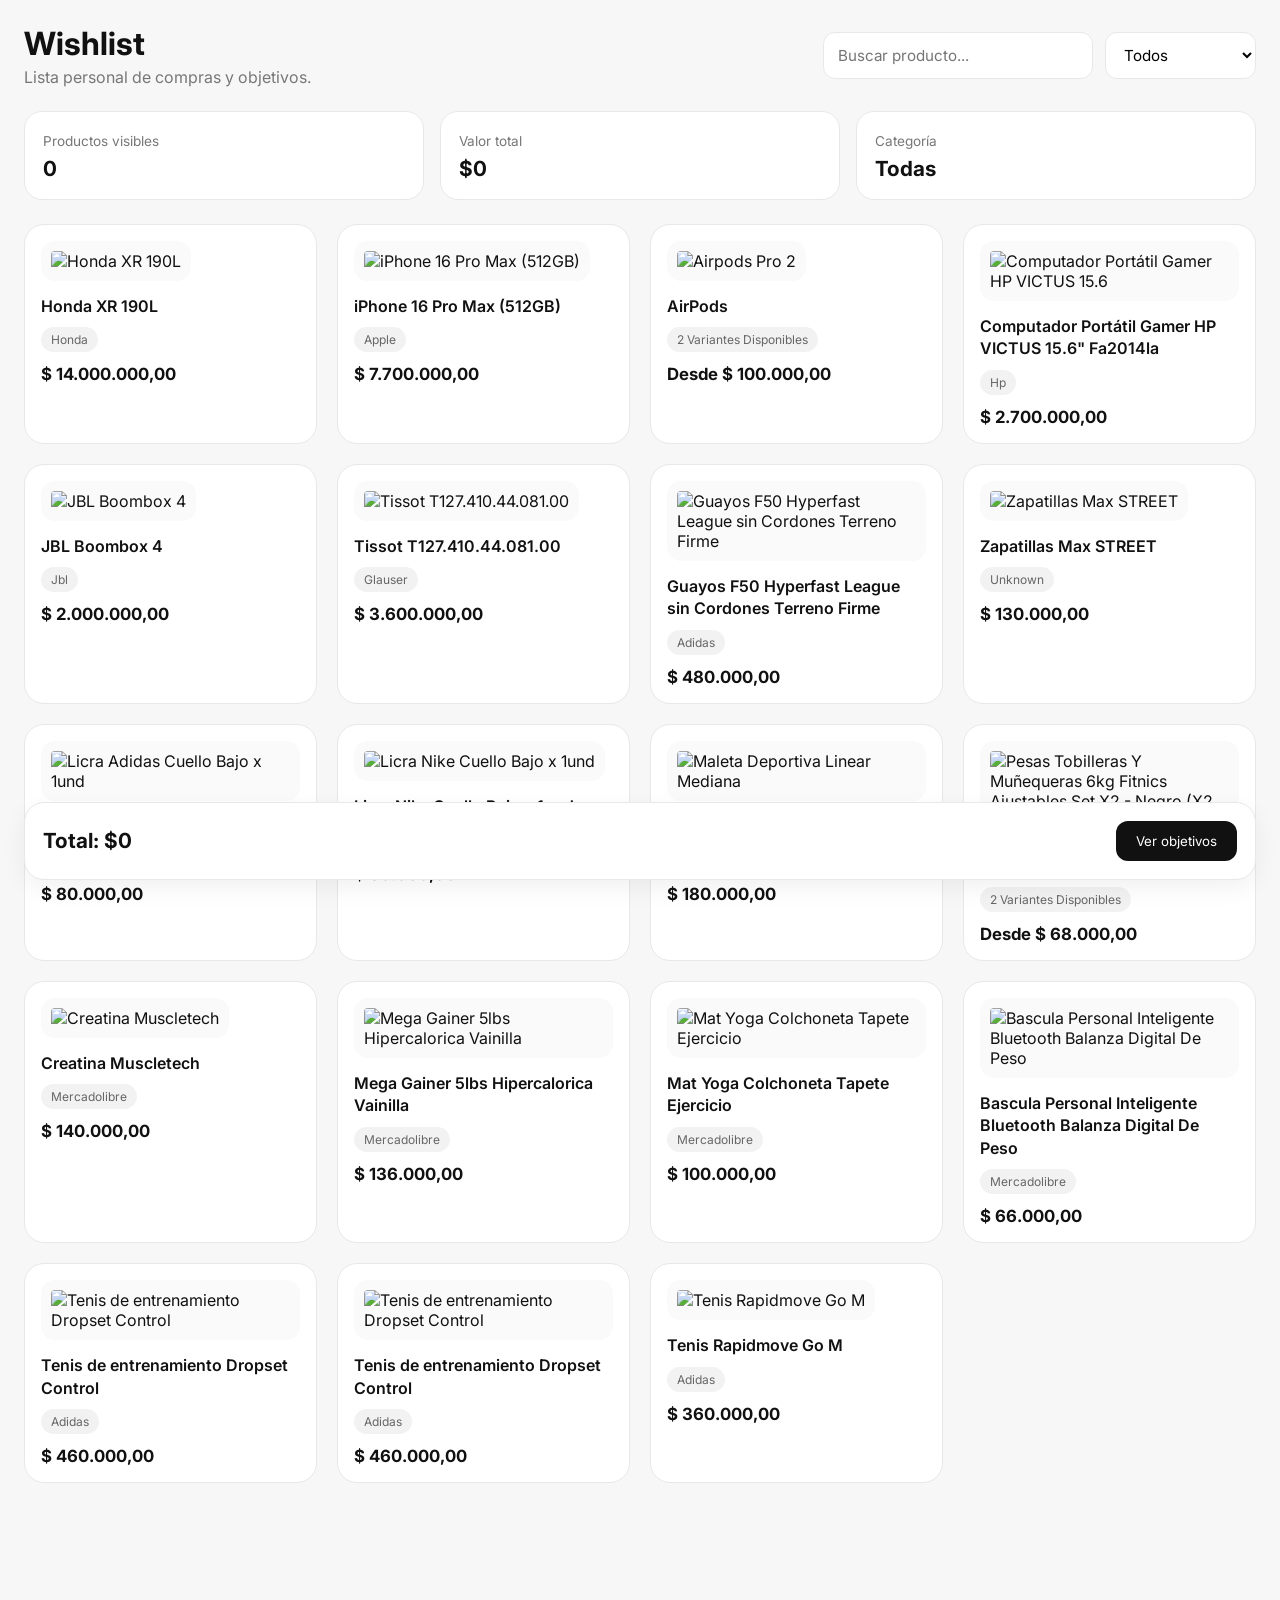
==== commit ade07b19: "Update index.html" ====
--- a/index.html
+++ b/index.html
@@ -133,17 +133,7 @@
           nombre: "Tenis Rapidmove Go M",
           productos: [24, 25],
           collage: false,
-        },
-        {
-          nombre: "Guayos F50",
-          productos: [9, 10],
-          collage: false,
-        },
-        {
-          nombre: "Joma",
-          productos: [11, 12],
-          collage: false,
-        },
+        }
       ];
 
       const modal = document.getElementById("productModal");
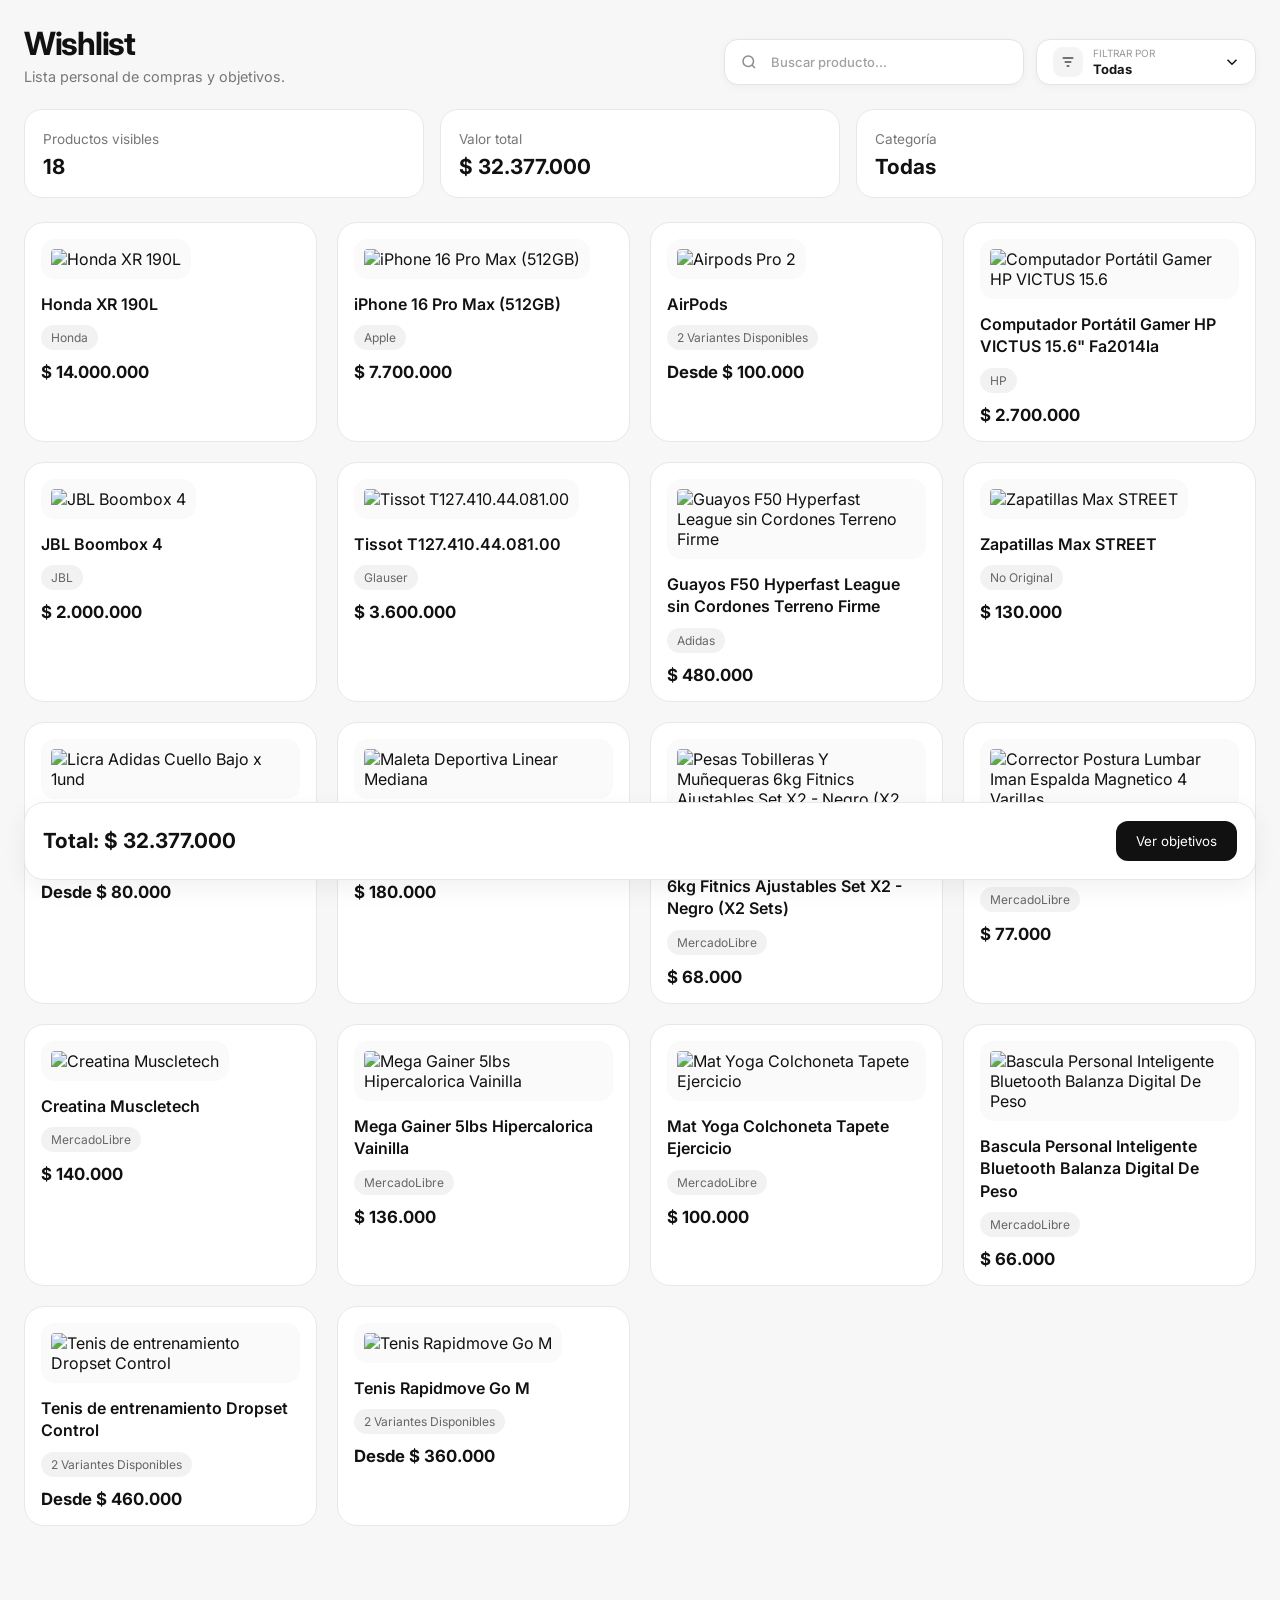
==== commit 6b0f52e4: "Update index.html" ====
--- a/index.html
+++ b/index.html
@@ -1,208 +1,591 @@
 <!doctype html>
 <html lang="es">
-  <head>
-    <meta charset="UTF-8" />
-    <meta name="viewport" content="width=device-width, initial-scale=1.0" />
-
-    <meta name="color-scheme" content="light dark" />
-
-    <title>Wishlist</title>
-
-    <link rel="stylesheet" href="./styles.css" />
-
-    <link
-      href="https://fonts.googleapis.com/css2?family=Inter:wght@400;500;600;700&display=swap"
-      rel="stylesheet"
-    />
-    <script src="./data.js"></script>
-  </head>
-
-  <body>
-    <div class="wrapper">
-      <header>
-        <div class="title">
-          <h1>Wishlist</h1>
-          <p>Lista personal de compras y objetivos.</p>
-        </div>
-
-        <div class="controls">
-          <input
-            class="search"
-            id="searchInput"
-            type="text"
-            placeholder="Buscar producto..."
-          />
-
-          <select id="categoryFilter">
-            <option value="all">Todos</option>
-            <option value="glauser">Glauser</option>
-            <option value="mercadolibre">MercadoLibre</option>
-            <option value="apple">Apple</option>
-            <option value="adidas">Adidas</option>
-            <option value="honda">Honda</option>
-            <option value="jbl">JBL</option>
-            <option value="hp">HP</option>
-            <option value="unknown">No original</option>
-          </select>
-        </div>
-      </header>
-
-      <div class="stats">
-        <div class="stat">
-          <span>Productos visibles</span>
-          <strong id="visibleProducts">0</strong>
-        </div>
-
-        <div class="stat">
-          <span>Valor total</span>
-          <strong id="statsTotal">$0</strong>
-        </div>
-
-        <div class="stat">
-          <span>Categoría</span>
-          <strong id="currentCategory">Todas</strong>
-        </div>
-      </div>
-
-      <div class="cart-container" id="cart"></div>
-
-      <div class="checkout">
-        <div class="total" id="totalAmount">Total: $0</div>
-        <button class="checkout-btn">Ver objetivos</button>
-      </div>
-    </div>
-
-    <div id="productModal" class="modal">
-      <div class="modal-content">
-        <div class="modal-header">
-          <div id="modalTitle" class="modal-title">Productos</div>
-
-          <button id="closeModalBtn" class="modal-close" aria-label="Cerrar">
-            <svg
-              width="18"
-              height="18"
-              viewBox="0 0 24 24"
-              fill="none"
-              stroke="currentColor"
-              stroke-width="2"
-            >
-              <path d="M18 6L6 18" />
-              <path d="M6 6L18 18" />
+
+<head>
+  <meta charset="UTF-8" />
+  <meta name="viewport" content="width=device-width, initial-scale=1.0" />
+  <meta name="color-scheme" content="light dark" />
+
+  <title>Wishlist</title>
+
+  <link rel="stylesheet" href="./styles.css" />
+
+  <link href="https://fonts.googleapis.com/css2?family=Inter:wght@400;500;600;700&display=swap" rel="stylesheet" />
+
+  <script src="./data.js"></script>
+</head>
+
+<body>
+
+  <div class="wrapper">
+
+    <!-- HEADER -->
+    <header>
+
+      <div class="title">
+        <h1>Wishlist</h1>
+        <p>Lista personal de compras y objetivos.</p>
+      </div>
+
+      <div class="controls">
+
+        <!-- BUSCADOR -->
+        <div class="search-wrapper">
+          <svg class="search-icon" viewBox="0 0 24 24" fill="none" stroke="currentColor" stroke-width="2">
+            <circle cx="11" cy="11" r="7"></circle>
+            <path d="m20 20-4-4"></path>
+          </svg>
+
+          <input class="search" id="searchInput" type="text" placeholder="Buscar producto..." autocomplete="off" />
+
+          <button class="search-clear" id="searchClear" type="button" aria-label="Borrar búsqueda">
+            <svg viewBox="0 0 24 24" fill="none" stroke="currentColor" stroke-width="2.2">
+              <path d="M18 6L6 18"></path>
+              <path d="M6 6L18 18"></path>
             </svg>
           </button>
         </div>
 
-        <div class="modal-body">
-          <div id="modalProducts" class="modal-products"></div>
+
+        <!-- SELECT PERSONALIZADO -->
+        <div class="custom-select" id="customSelect">
+
+          <div class="select-trigger" id="selectTrigger" tabindex="0">
+
+            <div class="select-trigger-left">
+
+              <div class="select-icon">
+
+                <svg viewBox="0 0 24 24" fill="none" stroke="currentColor" stroke-width="2">
+                  <path d="M4 6h16"></path>
+                  <path d="M7 12h10"></path>
+                  <path d="M10 18h4"></path>
+                </svg>
+
+              </div>
+
+              <div class="select-text">
+
+                <span class="select-label">
+                  FILTRAR POR
+                </span>
+
+                <span class="select-value" id="selectValue">
+                  Todas
+                </span>
+
+              </div>
+
+            </div>
+
+
+            <svg class="select-arrow" viewBox="0 0 24 24" fill="none" stroke="currentColor" stroke-width="2">
+              <path d="m6 9 6 6 6-6"></path>
+            </svg>
+
+          </div>
+
+
+          <!-- LAS OPCIONES SE CREAN CON JS -->
+          <div class="select-menu" id="selectMenu"></div>
+
         </div>
-      </div>
+
+      </div>
+
+    </header>
+
+
+    <!-- ESTADÍSTICAS -->
+    <div class="stats">
+
+      <div class="stat">
+        <span>Productos visibles</span>
+        <strong id="visibleProducts">0</strong>
+      </div>
+
+      <div class="stat">
+        <span>Valor total</span>
+        <strong id="statsTotal">$0</strong>
+      </div>
+
+      <div class="stat">
+        <span>Categoría</span>
+        <strong id="currentCategory">Todas</strong>
+      </div>
+
     </div>
 
-    <script>
-      const cart = document.getElementById("cart");
-      const filter = document.getElementById("categoryFilter");
-      const searchInput = document.getElementById("searchInput");
-
-      const totalDisplay = document.getElementById("totalAmount");
-      const statsTotal = document.getElementById("statsTotal");
-      const visibleProducts = document.getElementById("visibleProducts");
-      const currentCategory = document.getElementById("currentCategory");
-
-      const productos = PRODUCTOS;
-
-      /*
-  Agrupa productos aquí
-*/
-      const PRODUCT_GROUPS = [
-        {
-          nombre: "AirPods",
-          productos: [3, 4],
-          collage: false,
-        },
-        {
-          nombre: "Licras",
-          productos: [13, 14],
-          collage: false,
-        },
-        {
-          nombre: "Tenis de entrenamiento Dropset Control",
-          productos: [22, 23],
-          collage: false,
-        },
-        {
-          nombre: "Tenis Rapidmove Go M",
-          productos: [24, 25],
-          collage: false,
+
+    <!-- PRODUCTOS -->
+    <div class="cart-container" id="cart"></div>
+
+
+    <!-- TOTAL -->
+    <div class="checkout">
+
+      <div class="total" id="totalAmount">
+        Total: $0
+      </div>
+
+      <button class="checkout-btn" type="button">
+        Ver objetivos
+      </button>
+
+    </div>
+
+  </div>
+
+
+  <!-- MODAL -->
+  <div id="productModal" class="modal">
+
+    <div class="modal-content">
+
+      <div class="modal-header">
+
+        <div id="modalTitle" class="modal-title">
+          Productos
+        </div>
+
+        <button id="closeModalBtn" class="modal-close" type="button" aria-label="Cerrar">
+
+          <svg width="18" height="18" viewBox="0 0 24 24" fill="none" stroke="currentColor" stroke-width="2">
+            <path d="M18 6L6 18"></path>
+            <path d="M6 6L18 18"></path>
+          </svg>
+
+        </button>
+
+      </div>
+
+
+      <div class="modal-body">
+
+        <div id="modalProducts" class="modal-products"></div>
+
+      </div>
+
+    </div>
+
+  </div>
+
+
+  <script>
+    // ======================================================
+    // ELEMENTOS PRINCIPALES
+    // ======================================================
+
+    const cart = document.getElementById("cart");
+
+    const searchInput = document.getElementById("searchInput");
+
+    const totalDisplay = document.getElementById("totalAmount");
+    const statsTotal = document.getElementById("statsTotal");
+    const visibleProducts = document.getElementById("visibleProducts");
+    const currentCategory = document.getElementById("currentCategory");
+
+
+    // ======================================================
+    // PRODUCTOS
+    // ======================================================
+
+    const productos = PRODUCTOS;
+
+
+    // ======================================================
+    // SELECT PERSONALIZADO
+    // ======================================================
+
+    const customSelect = document.getElementById("customSelect");
+    const selectTrigger = document.getElementById("selectTrigger");
+    const selectMenu = document.getElementById("selectMenu");
+    const selectValue = document.getElementById("selectValue");
+
+
+    // Categoría seleccionada actualmente
+    let selectedCategory = "all";
+
+
+    // ======================================================
+    // CATEGORÍAS
+    // ======================================================
+
+    const CATEGORY_LABELS = {
+
+      all: "Todas",
+
+      glauser: "Glauser",
+
+      mercadolibre: "MercadoLibre",
+
+      apple: "Apple",
+
+      adidas: "Adidas",
+
+      honda: "Honda",
+
+      jbl: "JBL",
+
+      hp: "HP",
+
+      unknown: "No original"
+
+    };
+
+
+    // Orden en el que aparecerán en el menú
+    const categories = [
+
+      {
+        value: "all",
+        label: "Todas"
+      },
+
+      {
+        value: "glauser",
+        label: "Glauser"
+      },
+
+      {
+        value: "mercadolibre",
+        label: "MercadoLibre"
+      },
+
+      {
+        value: "apple",
+        label: "Apple"
+      },
+
+      {
+        value: "adidas",
+        label: "Adidas"
+      },
+
+      {
+        value: "honda",
+        label: "Honda"
+      },
+
+      {
+        value: "jbl",
+        label: "JBL"
+      },
+
+      {
+        value: "hp",
+        label: "HP"
+      },
+
+      {
+        value: "unknown",
+        label: "No original"
+      }
+
+    ];
+
+
+    // ======================================================
+    // CONTAR PRODUCTOS POR CATEGORÍA
+    // ======================================================
+
+    function getCategoryCount(category) {
+
+      if (category === "all") {
+        return productos.length;
+      }
+
+      return productos.filter(
+        product => product.categoria === category
+      ).length;
+
+    }
+
+
+    // ======================================================
+    // CREAR OPCIONES DEL SELECT
+    // ======================================================
+
+    categories.forEach(category => {
+
+      const option = document.createElement("button");
+
+      option.type = "button";
+
+      option.className = "select-option";
+
+      option.dataset.value = category.value;
+
+
+      const count = getCategoryCount(category.value);
+
+
+      option.innerHTML = `
+
+    <span class="option-left">
+
+      <span class="option-dot"></span>
+
+      <span>
+        ${category.label}
+      </span>
+
+    </span>
+
+    <span class="option-count">
+      ${count}
+    </span>
+
+  `;
+
+
+      // "Todas" comienza seleccionada
+      if (category.value === "all") {
+        option.classList.add("active");
+      }
+
+
+      // Cuando se selecciona una categoría
+      option.addEventListener("click", () => {
+
+        selectedCategory = category.value;
+
+        selectValue.textContent = category.label;
+
+
+        // Quitar active de todas
+        document
+          .querySelectorAll(".select-option")
+          .forEach(option => {
+            option.classList.remove("active");
+          });
+
+
+        // Activar la seleccionada
+        option.classList.add("active");
+
+
+        // Cerrar menú
+        customSelect.classList.remove("open");
+
+
+        // Actualizar productos
+        updateCartDisplay();
+
+      });
+
+
+      selectMenu.appendChild(option);
+
+    });
+
+
+    // ======================================================
+    // ABRIR / CERRAR SELECT
+    // ======================================================
+
+    selectTrigger.addEventListener("click", () => {
+
+      customSelect.classList.toggle("open");
+
+    });
+
+
+    // Cerrar si se hace clic fuera
+    document.addEventListener("click", event => {
+
+      if (!customSelect.contains(event.target)) {
+
+        customSelect.classList.remove("open");
+
+      }
+
+    });
+
+
+    // ======================================================
+    // TECLADO PARA EL SELECT
+    // ======================================================
+
+    selectTrigger.addEventListener("keydown", event => {
+
+      if (event.key === "Enter" || event.key === " ") {
+
+        event.preventDefault();
+
+        customSelect.classList.toggle("open");
+
+      }
+
+      if (event.key === "Escape") {
+
+        customSelect.classList.remove("open");
+
+      }
+
+    });
+
+
+    // ======================================================
+    // MODAL
+    // ======================================================
+
+    const modal = document.getElementById("productModal");
+
+    const modalProducts = document.getElementById("modalProducts");
+
+    const modalTitle = document.getElementById("modalTitle");
+
+    const closeModalBtn = document.getElementById("closeModalBtn");
+
+
+    // ======================================================
+    // ABRIR MODAL
+    // ======================================================
+
+    function openModal() {
+
+      modal.classList.add("active");
+
+      document.body.classList.add("modal-open");
+
+    }
+
+
+    // ======================================================
+    // CERRAR MODAL
+    // ======================================================
+
+    function closeModal() {
+
+      modal.classList.remove("active");
+
+      document.body.classList.remove("modal-open");
+
+    }
+
+
+    // Botón cerrar
+    closeModalBtn.addEventListener(
+      "click",
+      closeModal
+    );
+
+
+    // Cerrar haciendo clic en el fondo
+    modal.addEventListener("click", event => {
+
+      if (event.target === modal) {
+
+        closeModal();
+
+      }
+
+    });
+
+
+    // Cerrar con Escape
+    document.addEventListener("keydown", event => {
+
+      if (event.key === "Escape") {
+
+        closeModal();
+
+      }
+
+    });
+
+
+    // ======================================================
+    // FORMATEAR DINERO
+    // ======================================================
+
+    function formatCurrency(value) {
+
+      return new Intl.NumberFormat("es-CO", {
+
+        style: "currency",
+
+        currency: "COP",
+
+        maximumFractionDigits: 0
+
+      }).format(value);
+
+    }
+
+
+    // ======================================================
+    // PLACEHOLDER
+    // ======================================================
+
+    const PLACEHOLDER_IMAGE =
+      "data:image/svg+xml,%3Csvg xmlns='http://www.w3.org/2000/svg' width='220' height='220' viewBox='0 0 220 220'%3E%3Crect width='220' height='220' fill='%23eeeeee'/%3E%3Ctext x='50%25' y='50%25' text-anchor='middle' dominant-baseline='middle' fill='%23999999' font-family='sans-serif' font-size='14'%3EImagen no disponible%3C/text%3E%3C/svg%3E";
+
+
+    // ======================================================
+    // GRUPOS DE PRODUCTOS
+    // ======================================================
+
+    const PRODUCT_GROUPS = [
+
+      {
+        nombre: "AirPods",
+        productos: [3, 4],
+        collage: false
+      },
+
+      {
+        nombre: "Licras",
+        productos: [10, 11],
+        collage: false
+      },
+
+      {
+        nombre: "Tenis de entrenamiento Dropset Control",
+        productos: [19, 20],
+        collage: false
+      },
+
+      {
+        nombre: "Tenis Rapidmove Go M",
+        productos: [21, 22],
+        collage: false
+      }
+
+    ];
+
+
+    // ======================================================
+    // ABRIR GRUPO
+    // ======================================================
+
+    function openGroup(group) {
+
+      modalTitle.textContent = group.nombre;
+
+      modalProducts.innerHTML = "";
+
+
+      group.productos.forEach(id => {
+
+        const product = productos.find(
+          product => product.id === id
+        );
+
+
+        if (!product) {
+          return;
         }
-      ];
-
-      const modal = document.getElementById("productModal");
-      const modalProducts = document.getElementById("modalProducts");
-      const modalTitle = document.getElementById("modalTitle");
-
-      function openModal() {
-        modal.classList.add("active");
-        document.body.classList.add("modal-open");
-      }
-
-      function closeModal() {
-        modal.classList.remove("active");
-        document.body.classList.remove("modal-open");
-      }
-
-      document
-        .getElementById("closeModalBtn")
-        .addEventListener("click", closeModal);
-
-      modal.addEventListener("click", (e) => {
-        if (e.target === modal) {
-          closeModal();
-        }
-      });
-
-      document.addEventListener("keydown", (e) => {
-        if (e.key === "Escape") {
-          closeModal();
-        }
-      });
-
-      function formatCurrency(value) {
-        return new Intl.NumberFormat("es-CO", {
-          style: "currency",
-          currency: "COP",
-        }).format(value);
-      }
-
-      const CATEGORY_LABELS = {
-        all: "Todas",
-        glauser: "Glauser",
-        mercadolibre: "MercadoLibre",
-        apple: "Apple",
-        adidas: "Adidas",
-        honda: "Honda",
-        jbl: "JBL",
-        hp: "HP",
-        unknown: "No original",
-      };
-
-      const PLACEHOLDER_IMAGE =
-        "data:image/svg+xml,%3Csvg xmlns='http://www.w3.org/2000/svg' width='220' height='220' viewBox='0 0 220 220'%3E%3Crect width='220' height='220' fill='%23eeeeee'/%3E%3Ctext x='50%25' y='50%25' text-anchor='middle' dominant-baseline='middle' fill='%23999999' font-family='sans-serif' font-size='14'%3EImagen no disponible%3C/text%3E%3C/svg%3E";
-
-      function openGroup(group) {
-        modalTitle.textContent = group.nombre;
-
-        modalProducts.innerHTML = "";
-
-        group.productos.forEach((id) => {
-          const product = productos.find((p) => p.id === id);
-
-          if (!product) return;
-
-          const card = document.createElement("div");
-
-          card.className = "cart-item";
-
-          card.innerHTML = `
+
+
+        const card = document.createElement("div");
+
+        card.className = "cart-item";
+
+
+        card.innerHTML = `
+
       <img
         src="${product.imagen}"
         alt="${product.nombre}"
@@ -215,36 +598,62 @@
       </div>
 
       <div class="item-source">
-        ${product.categoria}
+        ${CATEGORY_LABELS[product.categoria] || product.categoria}
       </div>
 
       <div class="item-price">
         ${formatCurrency(product.precio)}
       </div>
+
     `;
 
-          card.addEventListener("click", () => {
-            window.open(product.link, "_blank");
-          });
-
-          modalProducts.appendChild(card);
+
+        card.addEventListener("click", () => {
+
+          if (product.link) {
+
+            window.open(
+              product.link,
+              "_blank",
+              "noopener,noreferrer"
+            );
+
+          }
+
         });
 
-        openModal();
-      }
-
-      function createCartItem(product) {
-        const item = document.createElement("div");
-
-        item.className = "cart-item";
-
-        item.dataset.source = product.categoria;
-
-        item.dataset.price = product.precio;
-
-        item.dataset.name = product.nombre.toLowerCase();
-
-        item.innerHTML = `
+
+        modalProducts.appendChild(card);
+
+      });
+
+
+      openModal();
+
+    }
+
+
+    // ======================================================
+    // CREAR TARJETA DE PRODUCTO
+    // ======================================================
+
+    function createCartItem(product) {
+
+      const item = document.createElement("div");
+
+      item.className = "cart-item";
+
+
+      // Datos usados por el filtro
+      item.dataset.source = product.categoria;
+
+      item.dataset.price = product.precio;
+
+      item.dataset.name = product.nombre.toLowerCase();
+
+
+      item.innerHTML = `
+
     <img
       src="${product.imagen}"
       alt="${product.nombre}"
@@ -257,55 +666,116 @@
     </div>
 
     <div class="item-source">
-      ${product.categoria}
+      ${CATEGORY_LABELS[product.categoria] || product.categoria}
     </div>
 
     <div class="item-price">
       ${formatCurrency(product.precio)}
     </div>
+
   `;
 
-        item.addEventListener("click", () => {
-          window.open(product.link, "_blank");
-        });
-
-        return item;
-      }
-
-      function createGroupCard(group) {
-        const first = productos.find((p) => p.id === group.productos[0]);
-
-        if (!first) {
-          console.warn(
-            `Grupo "${group.nombre}" referencia un id de producto inexistente.`,
+
+      item.addEventListener("click", () => {
+
+        if (product.link) {
+
+          window.open(
+            product.link,
+            "_blank",
+            "noopener,noreferrer"
           );
-          return null;
+
         }
 
-        const item = document.createElement("div");
-
-        item.className = "cart-item";
-
-        item.dataset.source = first.categoria;
-
-        item.dataset.price = Math.min(
-          ...group.productos.map((id) => {
-            const p = productos.find((x) => x.id === id);
-
-            return p.precio;
-          }),
+      });
+
+
+      return item;
+
+    }
+
+
+    // ======================================================
+    // CREAR TARJETA DE GRUPO
+    // ======================================================
+
+    function createGroupCard(group) {
+
+      const first = productos.find(
+        product => product.id === group.productos[0]
+      );
+
+
+      if (!first) {
+
+        console.warn(
+          `Grupo "${group.nombre}" referencia un id inexistente.`
         );
 
-        item.dataset.name = group.nombre.toLowerCase();
-
-        let imageHTML = "";
-
-        if (group.collage && group.productos.length >= 2) {
-          const p1 = productos.find((p) => p.id === group.productos[0]);
-
-          const p2 = productos.find((p) => p.id === group.productos[1]);
-
-          imageHTML = `
+        return null;
+
+      }
+
+
+      const item = document.createElement("div");
+
+      item.className = "cart-item";
+
+
+      // Categoría del primer producto
+      item.dataset.source = first.categoria;
+
+
+      // Precio más bajo del grupo
+      const groupPrices = group.productos
+
+        .map(id => {
+
+          const product = productos.find(
+            product => product.id === id
+          );
+
+          return product
+            ? Number(product.precio)
+            : Infinity;
+
+        })
+
+        .filter(price => Number.isFinite(price));
+
+
+      const minPrice = Math.min(...groupPrices);
+
+
+      item.dataset.price = minPrice;
+
+      item.dataset.name = group.nombre.toLowerCase();
+
+
+      let imageHTML = "";
+
+
+      // ====================================================
+      // COLLAGE
+      // ====================================================
+
+      if (
+        group.collage &&
+        group.productos.length >= 2
+      ) {
+
+        const p1 = productos.find(
+          product => product.id === group.productos[0]
+        );
+
+        const p2 = productos.find(
+          product => product.id === group.productos[1]
+        );
+
+
+        imageHTML = `
+
       <div class="group-image">
 
         <img
@@ -321,9 +791,19 @@
         >
 
       </div>
+
     `;
-        } else {
-          imageHTML = `
+
+      }
+
+      // ====================================================
+      // IMAGEN NORMAL
+      // ====================================================
+
+      else {
+
+        imageHTML = `
+
       <div style="position:relative">
 
         <img
@@ -334,10 +814,18 @@
         >
 
       </div>
+
     `;
-        }
-
-        item.innerHTML = `
+
+      }
+
+
+      // ====================================================
+      // CONTENIDO
+      // ====================================================
+
+      item.innerHTML = `
+
     ${imageHTML}
 
     <div class="item-title">
@@ -350,96 +838,232 @@
     </div>
 
     <div class="item-price">
-      Desde
-      ${formatCurrency(Number(item.dataset.price))}
+      Desde ${formatCurrency(minPrice)}
     </div>
+
   `;
 
-        item.addEventListener("click", () => {
-          openGroup(group);
-        });
-
-        return item;
-      }
-
-      function renderCart() {
-        cart.innerHTML = "";
-
-        const groupedIds = new Set();
-
-        productos.forEach((product) => {
-          const group = PRODUCT_GROUPS.find(
-            (g) => g.productos[0] === product.id,
+
+      // Abrir modal
+      item.addEventListener("click", () => {
+
+        openGroup(group);
+
+      });
+
+
+      return item;
+
+    }
+
+
+    // ======================================================
+    // RENDERIZAR PRODUCTOS
+    // ======================================================
+
+    function renderCart() {
+
+      cart.innerHTML = "";
+
+
+      // Productos que ya pertenecen a un grupo
+      const groupedIds = new Set();
+
+
+      productos.forEach(product => {
+
+        // Buscar si este producto inicia un grupo
+        const group = PRODUCT_GROUPS.find(
+          group => group.productos[0] === product.id
+        );
+
+
+        // ==================================================
+        // SI ES UN GRUPO
+        // ==================================================
+
+        if (group) {
+
+          const groupCard = createGroupCard(group);
+
+
+          if (groupCard) {
+
+            cart.appendChild(groupCard);
+
+          }
+
+
+          // Marcar los demás productos del grupo
+          group.productos.forEach(id => {
+
+            if (id !== product.id) {
+
+              groupedIds.add(id);
+
+            }
+
+          });
+
+
+          return;
+
+        }
+
+
+        // ==================================================
+        // SI YA ESTÁ AGRUPADO
+        // ==================================================
+
+        if (groupedIds.has(product.id)) {
+
+          return;
+
+        }
+
+
+        // Producto normal
+        cart.appendChild(
+          createCartItem(product)
+        );
+
+      });
+
+    }
+
+
+    // ======================================================
+    // ACTUALIZAR FILTROS
+    // ======================================================
+
+    function updateCartDisplay() {
+
+      const items = document.querySelectorAll(
+        "#cart .cart-item"
+      );
+
+
+      const selected = selectedCategory;
+
+
+      const search = searchInput.value
+        .toLowerCase()
+        .trim();
+
+
+      let total = 0;
+
+      let count = 0;
+
+
+      // ====================================================
+      // FILTRAR TARJETAS
+      // ====================================================
+
+      items.forEach(item => {
+
+        const categoryMatch =
+          selected === "all" ||
+          item.dataset.source === selected;
+
+
+        const searchMatch =
+          item.dataset.name.includes(search);
+
+
+        const visible =
+          categoryMatch &&
+          searchMatch;
+
+
+        item.style.display =
+          visible
+            ? ""
+            : "none";
+
+
+        // ==================================================
+        // SUMAR
+        // ==================================================
+
+        if (visible) {
+
+          total += Number(
+            item.dataset.price
           );
 
-          if (group) {
-            const groupCard = createGroupCard(group);
-
-            if (groupCard) {
-              cart.appendChild(groupCard);
-            }
-
-            group.productos.forEach((id) => {
-              if (id !== product.id) {
-                groupedIds.add(id);
-              }
-            });
-
-            return;
-          }
-
-          if (groupedIds.has(product.id)) {
-            return;
-          }
-
-          cart.appendChild(createCartItem(product));
-        });
-      }
-
-      function updateCartDisplay() {
-        const items = document.querySelectorAll("#cart .cart-item");
-
-        const selected = filter.value;
-
-        const search = searchInput.value.toLowerCase().trim();
-
-        let total = 0;
-        let count = 0;
-
-        items.forEach((item) => {
-          const categoryMatch =
-            selected === "all" || item.dataset.source === selected;
-
-          const searchMatch = item.dataset.name.includes(search);
-
-          const visible = categoryMatch && searchMatch;
-
-          item.style.display = visible ? "block" : "none";
-
-          if (visible) {
-            total += Number(item.dataset.price);
-
-            count += 1;
-          }
-        });
-
-        totalDisplay.textContent = `Total: ${formatCurrency(total)}`;
-
-        statsTotal.textContent = formatCurrency(total);
-
-        visibleProducts.textContent = count;
-
-        currentCategory.textContent = CATEGORY_LABELS[selected] || selected;
-      }
-
-      filter.addEventListener("change", updateCartDisplay);
-
-      searchInput.addEventListener("input", updateCartDisplay);
-
-      window.addEventListener("DOMContentLoaded", () => {
+          count++;
+
+        }
+
+      });
+
+
+      // ====================================================
+      // ACTUALIZAR INTERFAZ
+      // ====================================================
+
+      totalDisplay.textContent =
+        `Total: ${formatCurrency(total)}`;
+
+
+      statsTotal.textContent =
+        formatCurrency(total);
+
+
+      visibleProducts.textContent =
+        count;
+
+
+      currentCategory.textContent =
+        CATEGORY_LABELS[selected] ||
+        selected;
+
+    }
+
+
+    // ======================================================
+    // BUSCADOR
+    // ======================================================
+
+    const searchClear = document.getElementById("searchClear");
+
+    searchInput.addEventListener("input", () => {
+      updateCartDisplay();
+
+      searchInput.parentElement.classList.toggle(
+        "has-text",
+        searchInput.value.length > 0
+      );
+    });
+
+    searchClear.addEventListener("click", () => {
+      searchInput.value = "";
+
+      searchInput.parentElement.classList.remove("has-text");
+
+      updateCartDisplay();
+
+      searchInput.focus();
+    });
+
+
+    // ======================================================
+    // INICIALIZAR
+    // ======================================================
+
+    window.addEventListener(
+      "DOMContentLoaded",
+      () => {
+
         renderCart();
+
         updateCartDisplay();
-      });
-    </script>
-  </body>
+
+      }
+    );
+  </script>
+
+</body>
+
 </html>
--- a/styles.css
+++ b/styles.css
@@ -11,7 +11,6 @@
   --border: #e8e8e8;
   --text: #111111;
   --muted: #777777;
-
   --surface: #fafafa;
   --pill: #f2f2f2;
 }
@@ -27,54 +26,429 @@
   margin: auto;
 }
 
+/* =========================================================
+   HEADER
+========================================================= */
+
 header {
   display: flex;
   justify-content: space-between;
-  align-items: center;
-  gap: 16px;
+  align-items: flex-end;
+  gap: 24px;
   margin-bottom: 24px;
+}
+
+.title {
+  min-width: 0;
 }
 
 .title h1 {
   font-size: 2rem;
   font-weight: 700;
+  letter-spacing: -0.04em;
 }
 
 .title p {
   color: var(--muted);
-  margin-top: 4px;
-}
+  margin-top: 5px;
+  font-size: 0.9rem;
+}
+
+/* =========================================================
+   CONTROLES
+========================================================= */
 
 .controls {
   display: flex;
+  align-items: center;
   gap: 12px;
   flex-wrap: wrap;
 }
 
-input,
-select {
-  border: 1px solid var(--border);
-  background: white;
-  border-radius: 12px;
-  padding: 12px 14px;
-  font-size: 0.95rem;
-}
-
+.search-wrapper {
+  position: relative;
+  flex: 1;
+  min-width: 220px;
+}
+
+.search-wrapper svg {
+  position: absolute;
+  left: 15px;
+  top: 50%;
+  transform: translateY(-50%);
+  width: 18px;
+  height: 18px;
+  color: #888;
+  pointer-events: none;
+}
+
+/* =========================================================
+   BUSCADOR
+========================================================= */
+
+/* =========================================================
+   BUSCADOR
+========================================================= */
+
+.search-wrapper {
+  position: relative;
+  width: 300px;
+  flex-shrink: 0;
+}
+
+/* Ícono de búsqueda */
+.search-wrapper>.search-icon {
+  position: absolute;
+  left: 16px;
+  top: 50%;
+  transform: translateY(-50%);
+  width: 18px;
+  height: 18px;
+  color: #8b8b91;
+  pointer-events: none;
+  transition: color 0.2s ease;
+}
+
+/* Input */
 .search {
-  min-width: 260px;
-}
+  width: 100%;
+  height: 46px;
+  padding: 0 48px 0 46px !important;
+  border: 1px solid #e4e4e7;
+  border-radius: 14px;
+  background: #ffffff;
+  color: #171717;
+  outline: none;
+  font-family: "Inter", sans-serif;
+  font-size: 13px;
+  font-weight: 500;
+
+  box-shadow:
+    0 2px 8px rgba(0, 0, 0, 0.04);
+
+  transition:
+    border-color 0.2s ease,
+    box-shadow 0.2s ease,
+    background 0.2s ease;
+}
+
+.search::placeholder {
+  color: #a1a1a6;
+}
+
+.search:hover {
+  border-color: #d4d4d8;
+}
+
+.search:focus {
+  border-color: #b7b7bd;
+
+  box-shadow:
+    0 0 0 4px rgba(17, 17, 17, 0.06),
+    0 5px 18px rgba(0, 0, 0, 0.06);
+}
+
+/* Cambiar color de la lupa al enfocar */
+.search-wrapper:focus-within>.search-icon {
+  color: #111;
+}
+
+/* =========================================================
+   BOTÓN X
+========================================================= */
+
+.search-clear {
+  position: absolute;
+  right: 9px;
+  top: 50%;
+  transform: translateY(-50%);
+
+  width: 28px;
+  height: 28px;
+
+  padding: 0;
+  border: none;
+  border-radius: 50%;
+
+  background: transparent;
+  color: #888;
+
+  display: none;
+  align-items: center;
+  justify-content: center;
+
+  cursor: pointer;
+
+  transition:
+    background-color 0.15s ease,
+    color 0.15s ease,
+    transform 0.15s ease;
+}
+
+/* SVG de la X */
+.search-clear svg {
+  position: static;
+  width: 16px;
+  height: 16px;
+  transform: none;
+  color: inherit;
+  pointer-events: none;
+}
+
+/* Hover */
+.search-clear:hover {
+  background: rgba(128, 128, 128, 0.12);
+  color: #111;
+}
+
+/* Click */
+.search-clear:active {
+  transform: translateY(-50%) scale(0.9);
+}
+
+/* Mostrar X cuando hay texto */
+.search-wrapper.has-text .search-clear {
+  display: flex;
+}
+
+
+/* =========================================================
+   CONTROLES
+========================================================= */
+
+.controls {
+  display: flex;
+  align-items: center;
+  justify-content: flex-end;
+  gap: 12px;
+  flex-wrap: wrap;
+}
+
+/* =========================================================
+   SELECT PERSONALIZADO
+========================================================= */
+
+.custom-select {
+  position: relative;
+  width: 220px;
+  user-select: none;
+  z-index: 20;
+}
+
+.select-trigger {
+  width: 100%;
+  min-height: 46px;
+  padding: 0 14px 0 16px;
+
+  border: 1px solid #e4e4e7;
+  border-radius: 14px;
+
+  background: #fff;
+
+  display: flex;
+  align-items: center;
+  justify-content: space-between;
+  gap: 10px;
+
+  cursor: pointer;
+
+  transition: 0.2s ease;
+
+  box-shadow:
+    0 2px 8px rgba(0, 0, 0, 0.04);
+}
+
+.select-trigger:hover {
+  border-color: #cfcfd4;
+
+  box-shadow:
+    0 5px 18px rgba(0, 0, 0, 0.07);
+}
+
+.select-trigger-left {
+  display: flex;
+  align-items: center;
+  gap: 10px;
+  min-width: 0;
+}
+
+.select-icon {
+  width: 30px;
+  height: 30px;
+
+  border-radius: 9px;
+
+  background: #f4f4f5;
+
+  display: grid;
+  place-items: center;
+
+  flex-shrink: 0;
+}
+
+.select-icon svg {
+  width: 16px;
+  height: 16px;
+  color: #333;
+}
+
+.select-text {
+  display: flex;
+  flex-direction: column;
+  align-items: flex-start;
+
+  min-width: 0;
+}
+
+.select-label {
+  font-size: 10px;
+  color: #999;
+  line-height: 1;
+  margin-bottom: 3px;
+}
+
+.select-value {
+  font-size: 13px;
+  font-weight: 700;
+  color: #171717;
+
+  white-space: nowrap;
+  overflow: hidden;
+  text-overflow: ellipsis;
+}
+
+.select-arrow {
+  width: 18px;
+  height: 18px;
+
+  transition: transform 0.2s ease;
+
+  flex-shrink: 0;
+}
+
+.custom-select.open .select-arrow {
+  transform: rotate(180deg);
+}
+
+/* =========================================================
+   MENU
+========================================================= */
+
+.select-menu {
+  position: absolute;
+
+  top: calc(100% + 8px);
+  left: 0;
+  right: 0;
+
+  padding: 7px;
+
+  background: #fff;
+
+  border: 1px solid #e8e8eb;
+  border-radius: 16px;
+
+  box-shadow:
+    0 18px 45px rgba(0, 0, 0, 0.13),
+    0 3px 10px rgba(0, 0, 0, 0.05);
+
+  opacity: 0;
+  visibility: hidden;
+
+  transform: translateY(-6px) scale(0.98);
+
+  transform-origin: top;
+
+  transition: 0.18s ease;
+}
+
+.custom-select.open .select-menu {
+  opacity: 1;
+  visibility: visible;
+
+  transform: translateY(0) scale(1);
+}
+
+.select-option {
+  width: 100%;
+
+  border: 0;
+  background: transparent;
+
+  border-radius: 11px;
+
+  padding: 10px 11px;
+
+  display: flex;
+  align-items: center;
+  justify-content: space-between;
+
+  cursor: pointer;
+
+  transition: 0.15s ease;
+
+  font-family: inherit;
+}
+
+.select-option:hover {
+  background: #f5f5f6;
+}
+
+.select-option.active {
+  background: #111;
+  color: #fff;
+}
+
+.option-left {
+  display: flex;
+  align-items: center;
+  gap: 10px;
+}
+
+.option-dot {
+  width: 8px;
+  height: 8px;
+
+  border-radius: 50%;
+
+  background: #c7c7c7;
+}
+
+.select-option.active .option-dot {
+  background: #fff;
+}
+
+.option-count {
+  font-size: 11px;
+  opacity: 0.55;
+  font-weight: 700;
+}
+
+.select-option.active .option-count {
+  opacity: 0.75;
+}
+
+/* =========================================================
+   ESTADÍSTICAS
+========================================================= */
 
 .stats {
   display: grid;
-  grid-template-columns: repeat(auto-fit, minmax(180px, 1fr));
+
+  grid-template-columns:
+    repeat(auto-fit, minmax(180px, 1fr));
+
   gap: 16px;
+
   margin-bottom: 24px;
 }
 
 .stat {
   background: var(--card);
+
   border: 1px solid var(--border);
   border-radius: 18px;
+
   padding: 18px;
 }
 
@@ -85,55 +459,84 @@
 
 .stat strong {
   display: block;
+
   margin-top: 6px;
+
   font-size: 1.3rem;
 }
+
+/* =========================================================
+   PRODUCTOS
+========================================================= */
 
 .cart-container {
   display: grid;
-  grid-template-columns: repeat(auto-fill, minmax(260px, 1fr));
+
+  grid-template-columns:
+    repeat(auto-fill, minmax(260px, 1fr));
+
   gap: 20px;
 }
 
 .cart-item {
   background: var(--card);
+
   border: 1px solid var(--border);
   border-radius: 20px;
+
   padding: 16px;
+
   cursor: pointer;
+
   transition: 0.25s ease;
 }
 
 .cart-item:hover {
   transform: translateY(-4px);
-  box-shadow: 0 12px 30px rgba(0, 0, 0, 0.06);
+
+  box-shadow:
+    0 12px 30px rgba(0, 0, 0, 0.06);
 }
 
 .item-image {
   width: 100%;
   height: 220px;
+
   object-fit: contain;
+
   background: #fafafa;
+
   border-radius: 14px;
+
   padding: 10px;
+
   margin-bottom: 14px;
 }
 
 .item-title {
   font-size: 1rem;
   font-weight: 600;
+
   line-height: 1.4;
+
   margin-bottom: 10px;
 }
 
 .item-source {
   display: inline-block;
+
   padding: 5px 10px;
+
   border-radius: 999px;
+
   background: #f2f2f2;
+
   color: #666;
+
   font-size: 0.75rem;
+
   margin-bottom: 12px;
+
   text-transform: capitalize;
 }
 
@@ -142,19 +545,34 @@
   font-weight: 700;
 }
 
+/* =========================================================
+   TOTAL / CHECKOUT
+========================================================= */
+
 .checkout {
   position: sticky;
   bottom: 20px;
+
   margin-top: 30px;
+
   background: white;
+
   border: 1px solid var(--border);
   border-radius: 20px;
+
   padding: 18px;
-  display: flex;
+
+  display: flex;
+
   justify-content: space-between;
   align-items: center;
+
   gap: 16px;
-  box-shadow: 0 8px 24px rgba(0, 0, 0, 0.06);
+
+  box-shadow:
+    0 8px 24px rgba(0, 0, 0, 0.06);
+
+  z-index: 10;
 }
 
 .total {
@@ -164,18 +582,184 @@
 
 .checkout-btn {
   border: none;
+
   background: #111;
   color: white;
+
   padding: 12px 20px;
+
   border-radius: 12px;
+
   cursor: pointer;
+
+  transition: 0.2s ease;
 }
 
 .checkout-btn:hover {
   opacity: 0.9;
-}
+  transform: translateY(-1px);
+}
+
+/* =========================================================
+   MODAL
+========================================================= */
+
+body.modal-open {
+  overflow: hidden;
+}
+
+.modal {
+  position: fixed;
+
+  inset: 0;
+
+  display: flex;
+
+  justify-content: center;
+  align-items: center;
+
+  background: rgba(0, 0, 0, 0.45);
+
+  backdrop-filter: blur(10px);
+
+  opacity: 0;
+  visibility: hidden;
+
+  transition:
+    opacity 0.25s ease,
+    visibility 0.25s ease;
+
+  z-index: 9999;
+
+  padding: 24px;
+}
+
+.modal.active {
+  opacity: 1;
+  visibility: visible;
+}
+
+.modal-content {
+  width: min(1100px, 100%);
+
+  max-height: 90vh;
+
+  background: #fff;
+
+  border-radius: 28px;
+
+  overflow: hidden;
+
+  transform:
+    translateY(20px) scale(0.97);
+
+  transition:
+    transform 0.3s cubic-bezier(0.22, 1, 0.36, 1);
+
+  display: flex;
+  flex-direction: column;
+}
+
+.modal.active .modal-content {
+  transform: none;
+}
+
+.modal-header {
+  position: sticky;
+
+  top: 0;
+
+  display: flex;
+
+  align-items: center;
+  justify-content: space-between;
+
+  padding: 18px 22px;
+
+  background: white;
+
+  border-bottom: 1px solid var(--border);
+
+  z-index: 5;
+}
+
+.modal-title {
+  font-size: 1.3rem;
+  font-weight: 700;
+}
+
+.modal-close {
+  width: 42px;
+  height: 42px;
+
+  border: none;
+
+  border-radius: 50%;
+
+  background: #f5f5f5;
+
+  cursor: pointer;
+
+  display: flex;
+
+  align-items: center;
+  justify-content: center;
+
+  transition: 0.2s;
+}
+
+.modal-close:hover {
+  background: #ececec;
+  transform: scale(1.05);
+}
+
+.modal-body {
+  overflow: auto;
+
+  padding: 24px;
+}
+
+.modal-products {
+  display: grid;
+
+  grid-template-columns:
+    repeat(auto-fit, minmax(260px, 320px));
+
+  justify-content: center;
+
+  gap: 20px;
+}
+
+.group-image {
+  width: 100%;
+  height: 220px;
+
+  display: flex;
+
+  overflow: hidden;
+
+  background: #fafafa;
+
+  border-radius: 14px;
+
+  margin-bottom: 14px;
+}
+
+.group-image img {
+  width: 50%;
+  height: 100%;
+
+  object-fit: contain;
+
+  padding: 8px;
+}
+
+/* =========================================================
+   RESPONSIVE
+========================================================= */
 
 @media (max-width: 700px) {
+
   body {
     padding: 16px;
   }
@@ -186,11 +770,25 @@
   }
 
   .controls {
+    width: 100%;
     flex-direction: column;
-  }
+    align-items: stretch;
+  }
+
+  .search-wrapper,
+  .custom-select {
+    width: 100%;
+    max-width: none;
+    min-width: 0;
+  }
+
 
   .search {
     min-width: auto;
+  }
+
+  .custom-select {
+    width: 100%;
   }
 
   .checkout {
@@ -202,166 +800,80 @@
     width: 100%;
   }
 }
-body.modal-open {
-  overflow: hidden;
-}
-
-.modal {
-  position: fixed;
-  inset: 0;
-  display: flex;
-  justify-content: center;
-  align-items: center;
-
-  background: rgba(0, 0, 0, 0.45);
-  backdrop-filter: blur(10px);
-
-  opacity: 0;
-  visibility: hidden;
-
-  transition:
-    opacity 0.25s ease,
-    visibility 0.25s ease;
-
-  z-index: 9999;
-  padding: 24px;
-}
-
-.modal.active {
-  opacity: 1;
-  visibility: visible;
-}
-
-.modal-content {
-  width: min(1100px, 100%);
-  max-height: 90vh;
-
-  background: #fff;
-
-  border-radius: 28px;
-
-  overflow: hidden;
-
-  transform: translateY(20px) scale(0.97);
-
-  transition: transform 0.3s cubic-bezier(0.22, 1, 0.36, 1);
-
-  display: flex;
-  flex-direction: column;
-}
-
-.modal.active .modal-content {
-  transform: none;
-}
-
-.modal-header {
-  position: sticky;
-  top: 0;
-
-  display: flex;
-  align-items: center;
-  justify-content: space-between;
-
-  padding: 18px 22px;
-
-  background: white;
-
-  border-bottom: 1px solid var(--border);
-
-  z-index: 5;
-}
-
-.modal-title {
-  font-size: 1.3rem;
-  font-weight: 700;
-}
-
-.modal-close {
-  width: 42px;
-  height: 42px;
-
-  border: none;
-
-  border-radius: 50%;
-
-  background: #f5f5f5;
-
-  cursor: pointer;
-
-  display: flex;
-  align-items: center;
-  justify-content: center;
-
-  transition: 0.2s;
-}
-
-.modal-close:hover {
-  background: #ececec;
-  transform: scale(1.05);
-}
-
-.modal-body {
-  overflow: auto;
-  padding: 24px;
-}
-
-.modal-products {
-  display: grid;
-  grid-template-columns: repeat(auto-fit, minmax(260px, 320px));
-
-  justify-content: center;
-
-  gap: 20px;
-}
-
-.group-image {
-  width: 100%;
-  height: 220px;
-  display: flex;
-  overflow: hidden;
-  background: #fafafa;
-  border-radius: 14px;
-  margin-bottom: 14px;
-}
-
-.group-image img {
-  width: 50%;
-  height: 100%;
-  object-fit: contain;
-  padding: 8px;
-}
+
+/* =========================================================
+   DARK MODE
+========================================================= */
 
 @media (prefers-color-scheme: dark) {
+
   :root {
     --bg: #0f1115;
     --card: #171a21;
     --border: #2a2f3a;
     --text: #f5f5f5;
-    --muted: #dddddd;
-
+    --muted: #aeb4bf;
     --surface: #11151c;
     --pill: #252b36;
   }
 
+  .select-trigger {
+    background: var(--card);
+    border-color: var(--border);
+    color: var(--text);
+  }
+
+  .select-icon {
+    background: var(--pill);
+  }
+
+  .select-icon svg {
+    color: var(--text);
+  }
+
+  .select-value {
+    color: var(--text);
+  }
+
+  .select-menu {
+    background: var(--card);
+    border-color: var(--border);
+  }
+
+  .select-option {
+    color: var(--text);
+  }
+
+  .select-option:hover {
+    background: #222732;
+  }
+
+  .select-option.active {
+    background: #fff;
+    color: #111;
+  }
+
+  .select-option.active .option-dot {
+    background: #111;
+  }
+
   .item-source {
-    display: inline-block;
-    padding: 5px 10px;
-    border-radius: 999px;
     background: #2c313d;
     color: #adadad;
-    font-size: 0.75rem;
-    margin-bottom: 12px;
-    text-transform: capitalize;
-  }
-
-  input,
-  select {
-    background: var(--card);
-    color: var(--text);
+  }
+
+  .item-image,
+  .group-image {
+    background: #11151c;
   }
 
   .checkout {
     background: var(--card);
+  }
+
+  .checkout-btn {
+    background: #fff;
+    color: #111;
   }
 
   .modal-content {
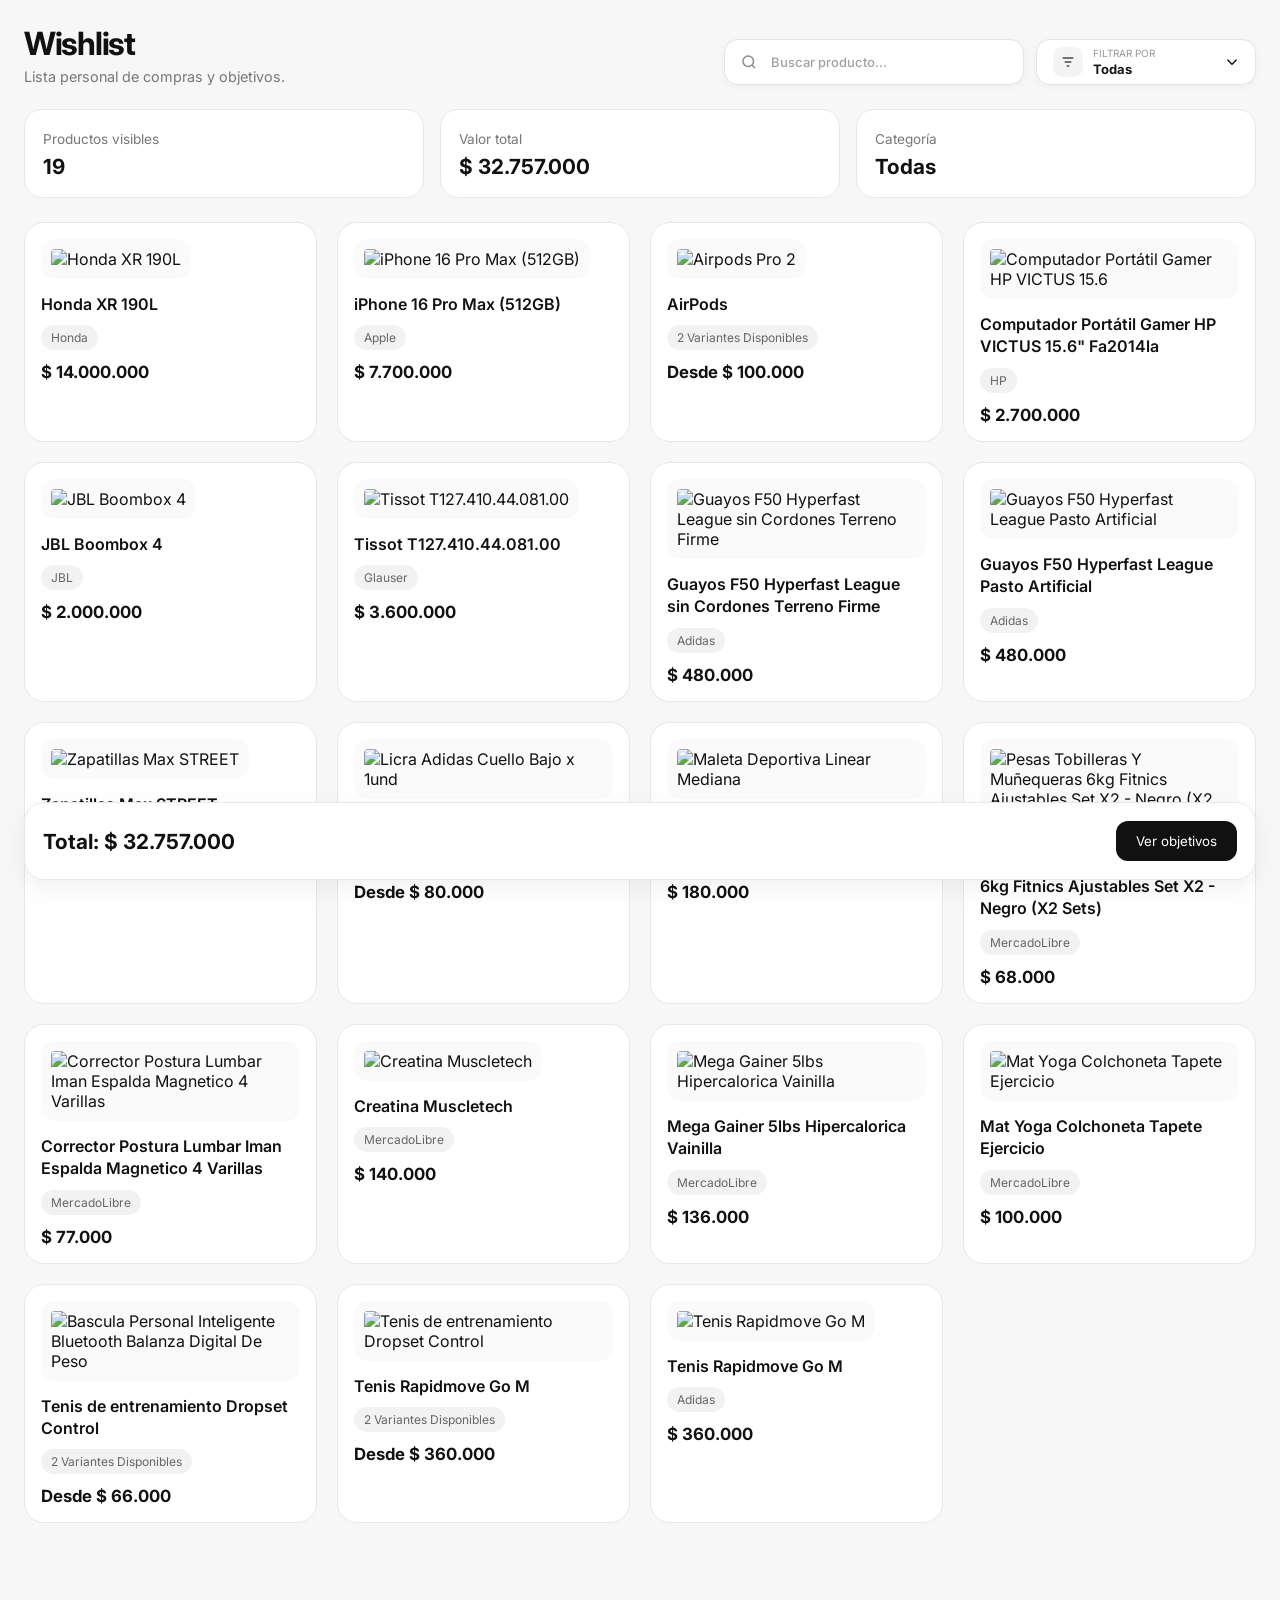
==== commit c32be819: "Update index.html" ====
--- a/index.html
+++ b/index.html
@@ -537,7 +537,7 @@
 
       {
         nombre: "Licras",
-        productos: [10, 11],
+        productos: [11, 12],
         collage: false
       },
 
